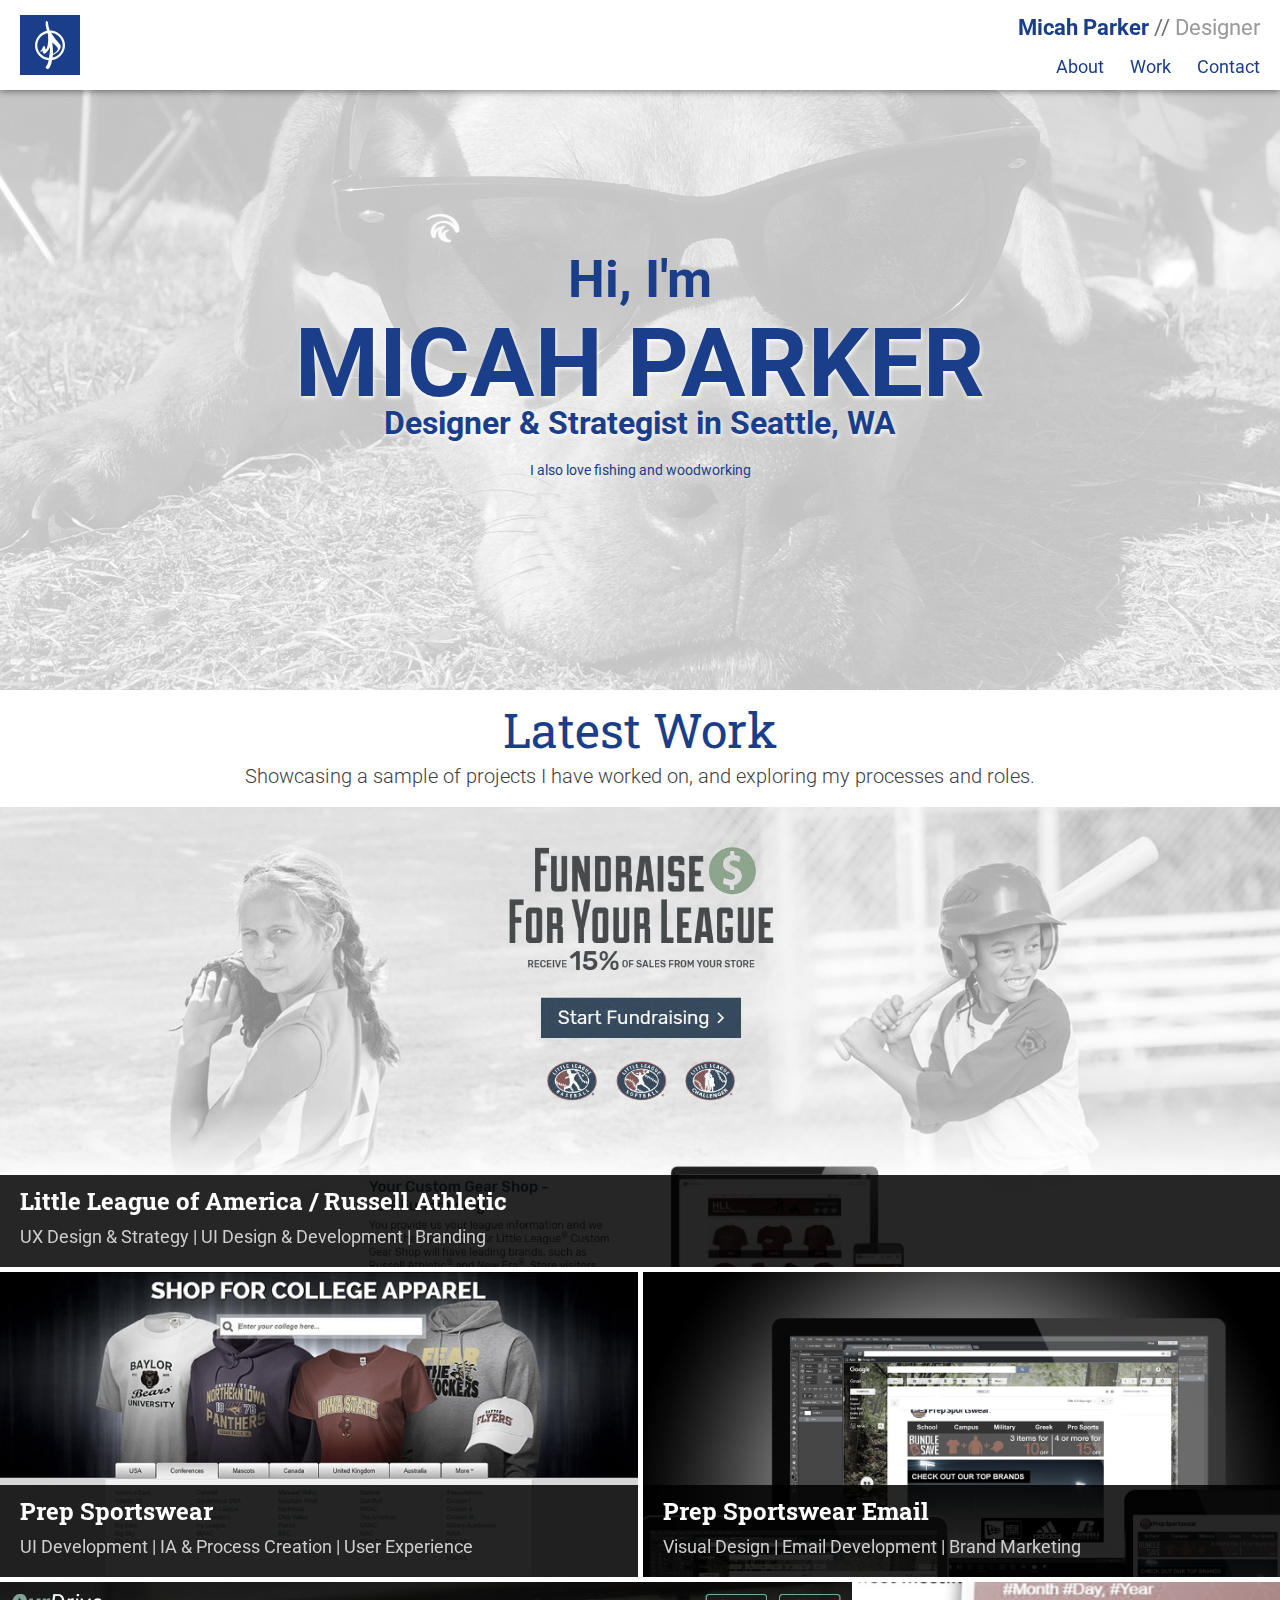
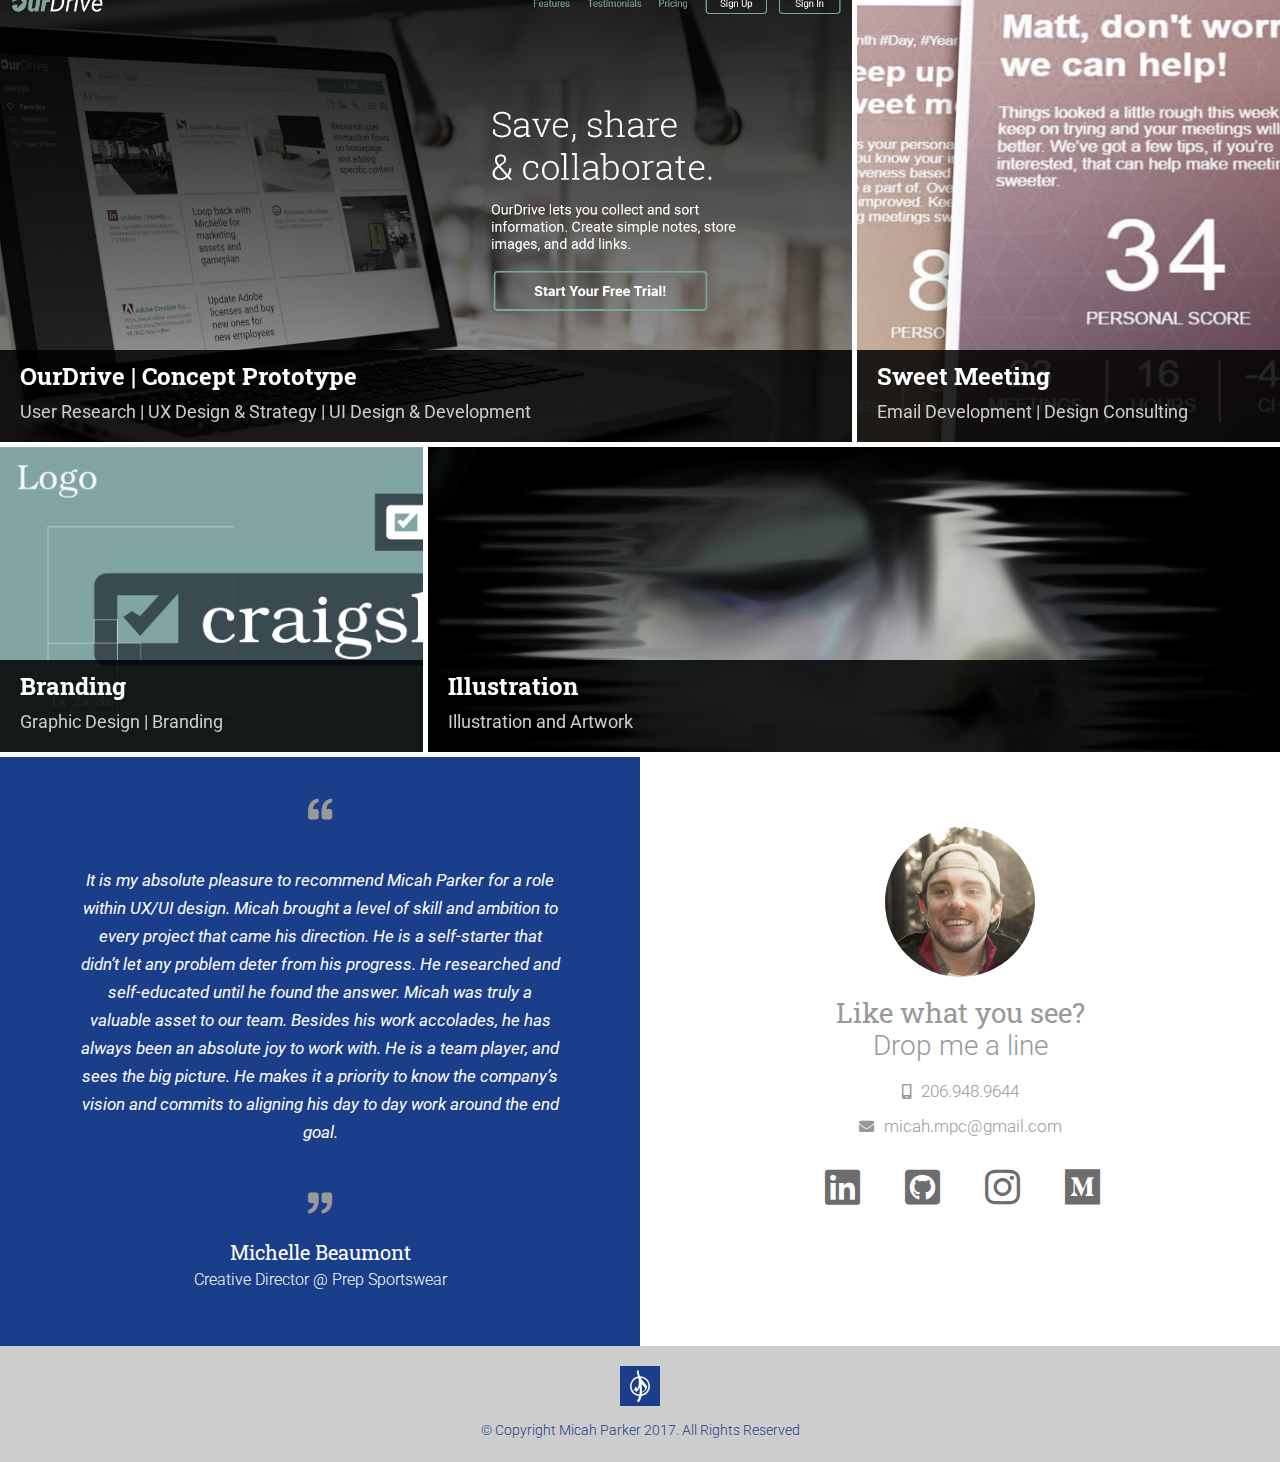
==== index.html @ 751c19dd "added Medium social link and persona image to OD" ====
<!DOCTYPE html>
<html lang="en-US">
<head>
    <meta http-equiv="X-UA-Compatible" content="IE=Edge">
    <meta name="viewport" content="width=device-width,initial-scale=1">
    <meta charset="UTF-8">
    <title>Micah Parker - UX | UI | Visual | Development | Branding</title>
    <link href="https://fonts.googleapis.com/css?family=Roboto+Slab:300,400|Roboto:300,400,400i,700,900" rel="stylesheet">
    <link rel="stylesheet" type="text/css" href="css/normalize.css">
    <link href="css/fontawesome-all.css" rel="stylesheet">
    <link rel="stylesheet" type="text/css" href="css/styles.css">
    <link rel="shortcut icon" href="/favicon.ico" type="image/x-icon" />
  </head>
<body>
  <nav id="top">
    <div class="navwrap">
      <a href="index.html">
        <img src="assets/images/homepage/mp-logo.svg" alt="@micahmpc">
      </a>
      <div class="navright">
        <a href="index.html"><h3>Micah Parker <span class="grey1 t400">//</span> <span class="grey2 t400">Designer</span></h3></a>
        <ul>
          <li><a href="about.html">About</a></li>
          <li><a href="index.html#work">Work</a></li>
          <li><a href="#contact">Contact</a></li>
        </ul>
      </div>
    </div>
  </nav>
  <div class="container">
      <section id="hero">
        <h2>Hi, I'm</h2>
        <h1>MICAH PARKER</h1>
        <h5>Designer & Strategist in Seattle, WA</h5>
        <h6>I also love fishing and woodworking</h6>
      </section>
      <div class="content-container">
        <div class="hp-section-title">
          <h3 class="slab">Latest Work</h3>
          <h6>Showcasing a sample of projects I have worked on, and exploring my processes and roles.</h6>
        </div>


        <section id="work">
          <!-- LL Fundraising  -->
          <a class="workcell" href="littleleague.html" style="background-image: url(assets/images/homepage/portfol_bgs/fundraising_cover_desk.jpg)">
              <div class="workcell-title">
                <h3>Little League of America / Russell Athletic</h3>
                <h5>UX Design & Strategy | UI Design & Development | Branding</h5>
              </div>
          </a>
          <!-- Prep Sportswear  -->
          <a class="workcell" href="prepsportswear.html" style="background-image: url(assets/images/homepage/portfol_bgs/prep_cover_desk.jpg)">
              <div class="workcell-title">
                <h3>Prep Sportswear</h3>
                <h5>UI Development | IA & Process Creation | User Experience</h5>
              </div>
          </a>
          <!-- Prep Emails  -->
          <a class="workcell" href="prepemails.html"  style="background-image: url(assets/images/homepage/portfol_bgs/emails_cover_desk.jpg)">
              <div class="workcell-title">
                <h3>Prep Sportswear Email</h3>
                <h5>Visual Design | Email Development | Brand Marketing</h5>
              </div>
          </a>
          <!-- OurDrive  -->
          <a class="workcell" href="ourdrive.html" style="background-image: url(assets/images/homepage/portfol_bgs/ourdrive_cover_desk.jpg)">
              <div class="workcell-title">
                <h3>OurDrive | Concept Prototype</h3>
                <h5>User Research | UX Design & Strategy | UI Design & Development</h5>
              </div>
          </a>
          <!-- Sweet Meeting  -->
          <a class="workcell" href="sweetmeeting.html" style="background-image: url(assets/images/homepage/portfol_bgs/sweetmeeting_cover.jpg)">
            <div class="workcell-title">
              <h3>Sweet Meeting</h3>
              <h5>Email Development | Design Consulting</h5>
            </div>
          </a>
          <!-- Craigslist  -->
          <a class="workcell" href="branding.html" style="background-image: url(assets/images/homepage/portfol_bgs/craigslist_cover_desk.png)">
              <div class="workcell-title">
                <h3>Branding</h3>
                <h5>Graphic Design | Branding</h5>
              </div>
          </a>

          <a class="workcell" href="illustration.html" style="background-image: url(assets/images/homepage/portfol_bgs/illustration_cover_desk.jpg)">
              <div class="workcell-title">
                <h3>Illustration</h3>
                <h5>Illustration and Artwork</h5>
              </div>
          </a>

        </section>

        <!-- <section id="about">
          <div class="aboutcell" id="aboutcell">
            <div class="aboutleft">
              <img src="assets/images/homepage/avatar_2.jpg" alt="Micah" onmouseover="rollover(this)" onmouseout="mouseaway(this)">
            </div>
            <div class="aboutright">
              <p><span class="abouttitle">A Little About Me...</span></p>
              <p>
              Hi I’m Micah! I’m a designer and thinker with a knack for strategy and solving problems. My background includes designing user experiences, web interfaces and full sites, branding, and marketing among other things. In my free time I pursue hobbies like woodworking in my home shop, and fishing. The draw for me to design and also to my hobbies (other than awesome furniture and delicious food), is that they all involve a good deal of challenge that requires learning and strategizing, and ultimately learning from failure in some cases. I think the best feeling in the world is conquering a challenge. And through design, I'm able to work my way through problems until I achieve the desired outcome. Success.
              </p>
              <div class="aboutbottom">
                <a href="about.html">Read More</a>
                <a href="assets/images/pages/resume/MicahParker_Designer.pdf" target="_blank">Resume</a>
              </div>
            </div>
          </div>
        </section> -->

        <div class="bottom-content">
          <section id="testimonials">
            <div class="testimonials">
              <i class="fas fa-quote-left" aria-hidden="true"></i>
              <p>It is my absolute pleasure to recommend Micah Parker for a role within UX/UI design. Micah brought a level of skill and ambition to every project that came his direction.  He is a self-starter that didn’t let any problem deter from his progress. He researched and self-educated until he found the answer. Micah was truly a valuable asset to our team. Besides his work accolades, he has always been an absolute joy to work with. He is a team player, and sees the big picture. He makes it a priority to know the company’s vision and commits to aligning his day to day work around the end goal.</p>
              <i class="fas fa-quote-right" aria-hidden="true"></i>
              <h5 class="slab">Michelle Beaumont</h5>
              <h6>Creative Director @ Prep Sportswear</h6>
            </div>
          </section>
          <section id="contact">
            <div class="contact">
              <div class="contact-avatar">
                <img src="assets/images/homepage/avatar_2.jpg" alt="Micah" onmouseover="rollover(this)" onmouseout="mouseaway(this)">
              </div>
              <h2><span class="slab" style="font-weight:400;">Like what you see?</span></h2>
              <h2>Drop me a line</h2>
              <div class="contact_direct">
                <a href="tel:1-206-948-9644"><i class="fas fa-mobile-alt"></i>206.948.9644</a>
                <a href="mailto:micah.mpc@gmail.com"><i class="fas fa-envelope" aria-hidden="true"></i>micah.mpc@gmail.com</a>
              </div>
              <div class="social_links">
                <a href="https://www.linkedin.com/in/micahmpc/" target="_blank"><i class="fab fa-linkedin fa-sm"></i></a>
                <a href="https://github.com/Micahmpc" target="_blank"><i class="fab fa-github-square"></i></a>
                <a href="https://www.instagram.com/Micahmpc/" target="_blank"><i class="fab fa-instagram"></i></a>
                <a href="https://medium.com/@micah.mpc" target="_blank"><i class="fab fa-medium"></i></a>
              </div>
            </div>
          </section>
        </div>
        <footer>
          <img src="assets/images/homepage/mp-logo.svg" alt="@micahmpc">
          <h6>© Copyright Micah Parker 2017. All Rights Reserved</h6>
        </footer>
      </div>
  </div>

  <script type="text/javascript">

  function rollover(my_image)
    {
      my_image.src = "assets/images/homepage/avatar_secret_2.jpg";
    }

    function mouseaway(my_image)
    {
      my_image.src = 'assets/images/homepage/avatar_2.jpg';
    }

</script>
<!-- Global site tag (gtag.js) - Google Analytics -->
<script async src="https://www.googletagmanager.com/gtag/js?id=UA-111622996-1"></script>
<script>
  window.dataLayer = window.dataLayer || [];
  function gtag(){dataLayer.push(arguments);}
  gtag('js', new Date());

  gtag('config', 'UA-111622996-1');
</script>

</body>
</html>
---- css/styles.css ----
/***** GLOBAL STYLES *****/
html {
  -webkit-font-smoothing: antialiased;
}

body {
  font-family: 'Roboto', 'Arial', sans-serif;
  background-color: #fff;
}

::selection, ::-moz-selection {
  background: #999999;
}

h1 {
  font-size: 2.5rem;
  line-height: 2.5rem;
}

h2 {
  font-size: 1.75rem;
}

h3 {
  font-size: 1.175rem;
}

h4 {
  font-size: 1.375rem;
}

h5 {
  font-size: 1rem;
  line-height: 1.125rem;
}

h6 {
  font-size: 1.25rem;
  line-height: 1.375rem;
}

p {
  font-size: 1.125rem;
  line-height: 1.15rem;
}



/***** MODIFICATION CLASSES *****/
.black {
  color: #000000;
}

.blue {
  color: #000000;
}

.grey1 {
  color: #6D6D6D;
}

.grey2 {
  color: #999999;
}

.grey3 {
  color: #CDCDCD;
}

.t400 {
  font-weight: 400;
}

.slab {
  font-family: 'Roboto Slab', 'Times', serif;
}

.center {
  text-align: center;
  margin: 0 auto;
}


/***** NAVIGATION *****/
nav .navwrap {
  padding: 10px 20px;
  display: block;
  position: fixed;
  z-index: 1000;
  width: 100%;
  box-sizing: border-box;
  box-shadow: 0px 1px 7px rgba(0,0,0,.5);
  height: 60px;
  background-color: #fff;
}

nav .navwrap a {
  display: inline-block;
  color: #1A3E89;
}

nav .navwrap a:hover, .aboutcell a:hover {
  color: #999;
  transition: .125s ease-out;
}

nav .navright {
  float:right;
  text-align: right;
  color: #1A3E89;
  z-index: 2;
}

nav .navright h3 {
  font-weight: 700;
  line-height: 1rem;
}

nav ul {
  list-style: none;
  vertical-align: text-bottom;
  display: block;
  font-weight: 400;
  padding-top: 8px;
}

nav ul li {
  display: inline-block;
  padding-left: 10px;
}

nav a {
  text-decoration: none;
  font-size: .9rem;
  line-height: .6rem;
}

nav .navwrap a img {
  height: 40px;
}



/***** BODY *****/
.container {
  margin:0 auto;
  padding-top: 60px;
}



/***** HERO CELL *****/
#hero {
  background-image: url(../assets/images/homepage/hero-background_mob.jpg);
  background-position: center;
  background-size: cover;
  height: 350px;
  text-align: center;
  color: #1A3E89;
}

#hero h1, #hero h5 {
  text-shadow: 1px 2px 4px #fff;
}

#hero h2 {
  padding-top: 105px;
}

#hero h6 {
  font-weight: 400;
  padding-top: 5px;
  font-size: .9rem;
}

/***** CONTENT CONTAINER *****/
.content-container {
  box-sizing: border-box;
  padding:0;
}

.content-container .hp-section-title {
  text-align: center;
  width: 80%;
  margin:20px auto;
}

.content-container .hp-section-title h3 {
  font-size: 1.5rem;
  font-weight: 400;
  color: #1a3e89;
  padding-bottom: 5px;
}

.content-container .hp-section-title h6 {
  font-weight: 300;
  color: #3d3d3d;
}


/***** ABOUT ME CELL *****/
#about {
  width: 100%;
  border-bottom: 5px solid #fff;
text-align: center;
}

.aboutcell {
  box-sizing: border-box;
  padding: 50px 0 30px;
  color: #6d6d6d;
    display: inline-flex;
    margin: 0 auto;
}

.contact-avatar {
  text-align: center;
}

.contact-avatar img {
  width: 150px;
  text-align: center;
  padding: 0 20px;
  margin: 0 auto 20px;
  border-radius: 100%;
}


/* PORTFOLIO */

#work {
  font-size: 0;

}

#work a {
  text-decoration: none;
}

.workcell {
  background-size: cover;
  border-bottom:5px solid #fff;
  display: inline-flex;
  justify-content: flex-end;
  flex-direction: column;
  width: 100%;
  min-height: 250px;
}

.workcell .workcell-title {
  background-color: rgba(0,0,0,.85);
  color: #ffffff;
  box-sizing: border-box;
  padding: 10px 20px;

}

a.workcell h3:hover {
  color: #cdcdcd;
  transition: .125s ease-out;
}

a.workcell h5:hover {
  color: #999999;
  transition: .125s ease-out;
}

.workcell .workcell-title h3 {
  padding-bottom: 10px;
  font-family: 'Roboto Slab', 'Times', serif;
}

.workcell .workcell-title h5 {
  padding-bottom: 10px;
  font-weight: 400;
  line-height: 1.25rem;
  color: #cdcdcd;
}


/***** TESTIMONIALS *****/
#testimonials {
  text-align: center;
  padding: 30px;
  background-color: #1a3e89;
  color: #999999;
}

#testimonials i {
  font-size: 1.5rem;
}

#testimonials p {
  text-align: center;
  padding: 15px;
  line-height: 1.4rem;
  color: #fff;
  font-style: italic;
}

#testimonials h5, #testimonials h6 {
  color: #fff;
}

#testimonials h5 {
  margin-top: 25px;
  padding-bottom: 10px;
  font-size: 1.25rem;
  font-weight: 400;
}

#testimonials h6 {
  margin-bottom: 15px;
  font-weight: 300;
  font-size: 1rem;
}




/***** CONTACT *****/
#contact {
  background-color: #fff;
  color: #999;
  padding-top: 30px;
  box-sizing: border-box;
  font-size: 0;
}


#contact a {
  color: #999;
  text-decoration: none;
  font-weight: 300;
}

section#contact h2 {
  text-align: center;
  font-weight: 300;
  line-height: 2rem;
  font-size: 1.75rem;
}

.social_links {
  text-align: center;

}

.social_links a {
  height: 50px;
  width: 50px;
  border-radius: 100%;
  display: inline-block;
  margin: 0 10px 30px;
}

.contact_direct {
  text-align: center;
  padding: 20px;
}

.contact_direct a {
  display: block;
  padding-bottom: 15px !important;
  font-size: 1.075rem;
}

.contact_direct a i.fa, .contact_direct a i.fas, .contact_direct a i.fab {
  padding-right: 10px;
  font-size: 15px;
}

.contact_direct a:last-child {
  padding-bottom: 0 !important;
}

.social_links a i.fa, .social_links a i.fab, .social_links a i.fas {
  font-size: 30px;
  padding:10px;
  color: #6d6d6d;
}


/***** FOOTER *****/
footer {
  padding: 20px 0;
  text-align: center;
  background-color: #cdcdcd;
}

footer img {
  margin: 0 auto;
  width: 40px;
  padding-bottom: 10px;
}

footer h6 {
  color: #1a3e89;
  font-weight: 300;
  border: 0;
  font-size: .9rem;
}




/***** RESPONSIVE STYLES *****/
/***** 768px | 1024px *****/


@media screen and (min-width: 768px) {

/* GLOBAL */
h1 {
  font-size: 6rem;
  line-height: 6rem;
}

h2 {
  font-size: 3.25rem;
}

h3 {
  font-size: 1.5rem;
  line-height: 2rem;
}

h4 {
  font-size: 1.75rem;
}

h5 {
  font-size: 1.5rem;
  line-height: 1.5rem;
}

h6 {
  font-size: 1.25rem;
  line-height: 1.375rem;
}

p {
  font-size: 1.075rem;
}



.container {
  padding-top: 90px;
}

nav .navwrap {
  height: 90px;
  padding: 15px 20px;
}

nav .navwrap a img {
  height: 60px;
}

nav .navright h3 {
  line-height: 1.5rem;
  font-size: 1.4rem;
}

nav ul {
  padding-top: 20px;
}

nav ul li {
  padding-left: 22px;
}

nav a {
  font-size: 1.125rem;
}

/* HERO */
#hero {
  background-image: url(../assets/images/homepage/hero-background.jpg);
  background-position: center;
  background-size: cover;
  height: 600px;
  text-align: center;
  color: #1A3E89;
}

#hero h2 {
  padding-top: 160px;
  padding-bottom: 5px;
}

#hero h5 {
  font-size: 2rem;
}

#hero h6 {
  font-weight: 400;
  padding-top: 25px;
}

/* PORTFOLIO */
.content-container {
  margin: 0 auto;
}

.content-container .hp-section-title {
  width: 80%;
  max-width: 800px;
  margin:20px auto;
}

.content-container .hp-section-title h3 {
  padding-bottom: 15px;
  line-height: 2.5rem;
  font-size: 3rem;
}

  #work, #about {
    margin: 0 auto;
  }

  .aboutcell img {
    margin-right: 40px;
    padding: 0;
  }

  .aboutcell {
    margin: 0 auto;
    max-width: 900px;
    padding: 70px 0;
  }

  .aboutleft, .aboutright {
    display: inline-block;
  }

  .aboutcell img {
    width: 280px;
    height: 280px;
  }

  .aboutcell p {
    line-height: 1.5rem;
  }

  .aboutcell a {
    font-size: 1.075rem;
  }

  #work {
    display: grid;
    grid-template-columns: repeat(6, 1fr);
    grid-template-rows: repeat(10, 150px);
    grid-gap: 5px;
    border-bottom: 5px solid #fff;
  }

  .workcell {
    border: 0;
    margin: 0;
    padding: 0;
    filter: grayscale(75%);
    height: auto;
  }

  .workcell:hover {
    filter: grayscale(0%);
    transition: .125s ease-out;
  }



  .workcell .workcell-title {
    bottom: 0;
    left: 0;
    width: 100%;
    box-shadow: none;
  }

  .workcell .workcell-title h5 {
    font-size: 1.125rem;
  }

  .workcell:nth-child(1) {
    grid-column-end: span 6;
    grid-row-end: span 3;
  }

  .workcell:nth-child(2) {
    grid-column-end: span 3;
    grid-row-end: span 2;
  }

  .workcell:nth-child(3) {
    grid-column-end: span 3;
    grid-row-end: span 2;
  }

  .workcell:nth-child(4) {
    grid-column-end: span 4;
    grid-row-end: span 3;
  }

  .workcell:nth-child(5) {
    grid-column-end: span 2;
    grid-row-end: span 3;
  }

  .workcell:nth-child(6) {
    grid-column-end: span 2;
    grid-row-end: span 2;
  }

  .workcell:nth-child(7) {
    grid-column-end: span 4;
    grid-row-end: span 2;
  }





.bottom-content {
  font-size: 0;
  display: table-cell;
  height: 100%;
  vertical-align: middle;
}

/* TESTIMONIALS */
#testimonials {
  text-align: center;
  padding: 40px;
  width: 50%;
  box-sizing: border-box;
  font-size: 0;
  display: inline-block;
}

#testimonials p {
  padding: 8% 40px;
  line-height: 1.75rem;
}

#testimonials h5 {
  padding-bottom: 5px;
}

/* CONTACT */
#contact {
  vertical-align: top;
  box-sizing: border-box;
  display: inline-flex;
  width: 50%;
  font-size: 0;
  height: auto;
  align-items: center;
  justify-content: center;
  padding-top: 140px;
}

.social_links a {
  height: 50px;
  width: 50px;
  border-radius: 100%;
  display: inline-block;
  margin: 0 15px;
}

.social_links a i.fa, .social_links a i.fab, .social_links a i.fas {
  font-size: 40px;
  padding:10px;
  color: #6d6d6d;
}

section#contact h2 {
  line-height: 2rem;

}

footer h6 {
  font-size: .9rem;
}

}

@media screen and (min-width: 1040px) {
  #contact {
    padding-top: 90px
  }
}

@media screen and (min-width: 1200px) {
  #contact {
    padding-top: 70px
  }
}
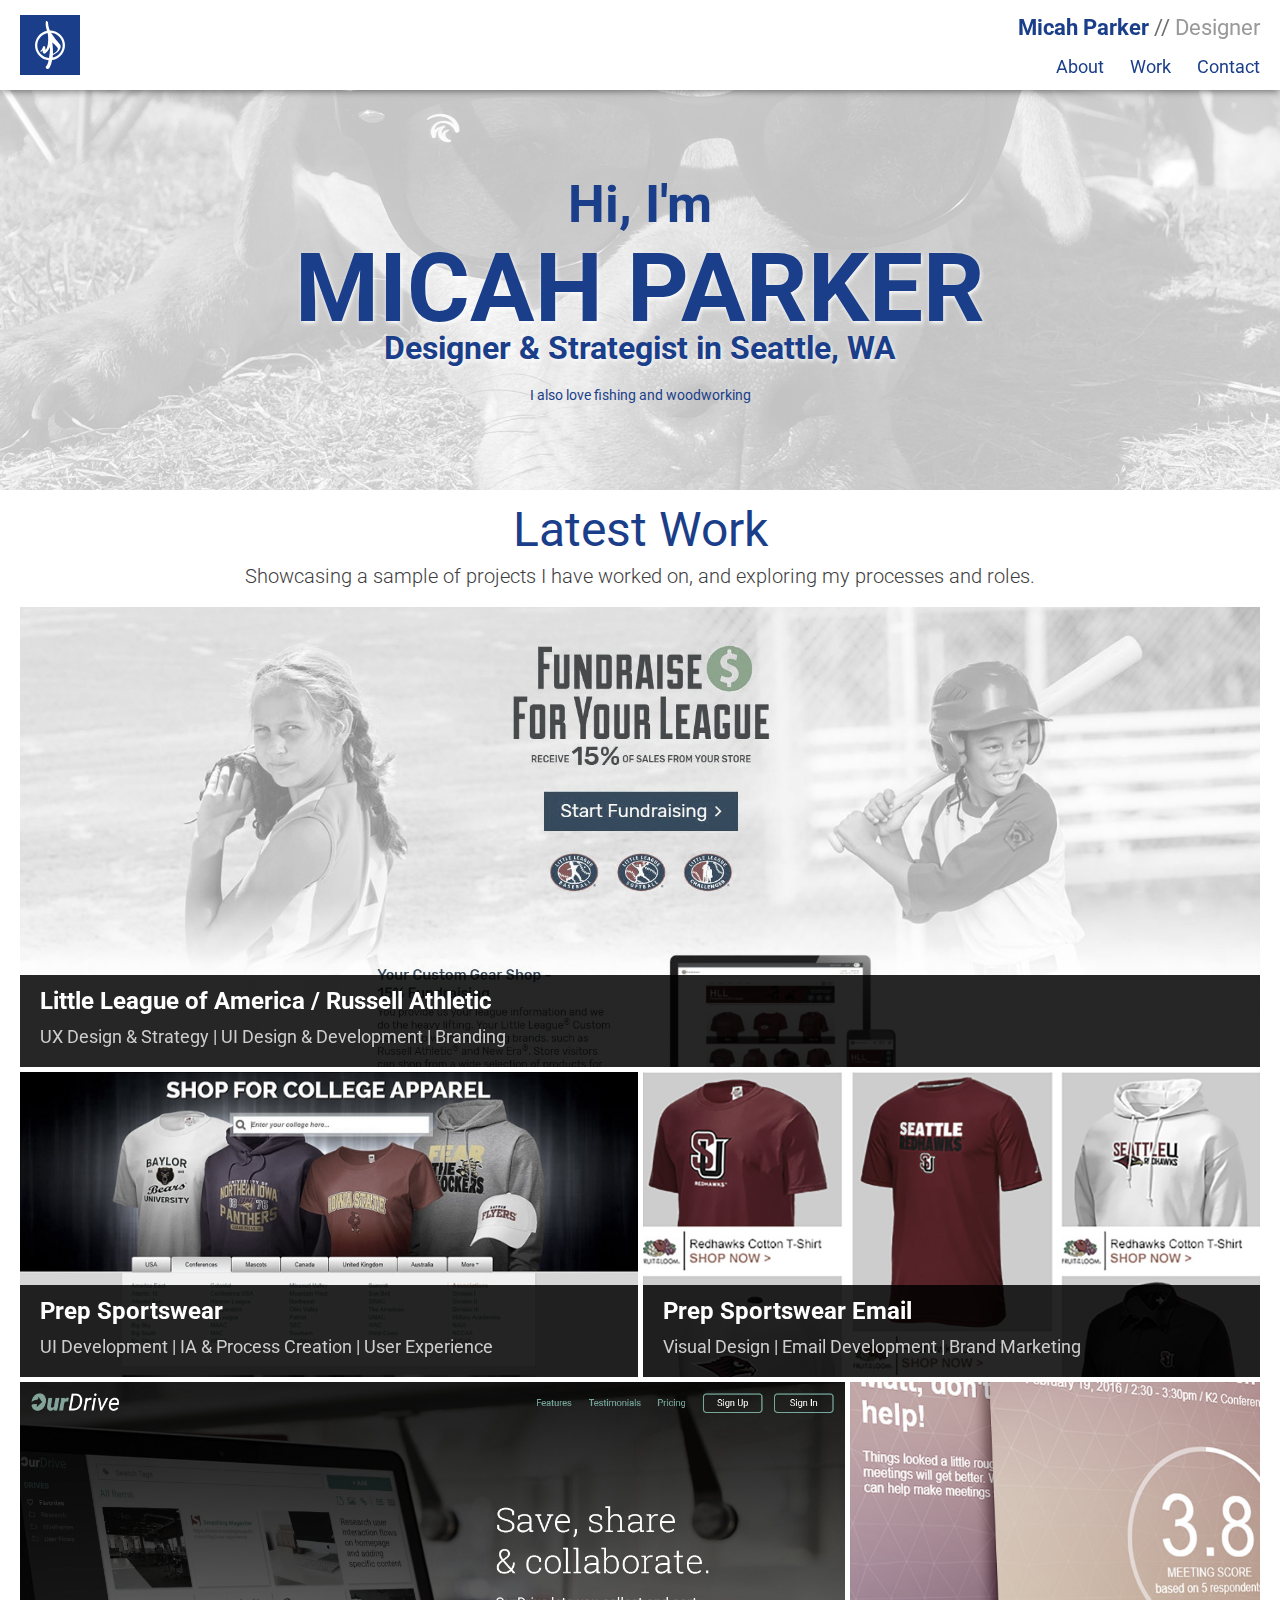
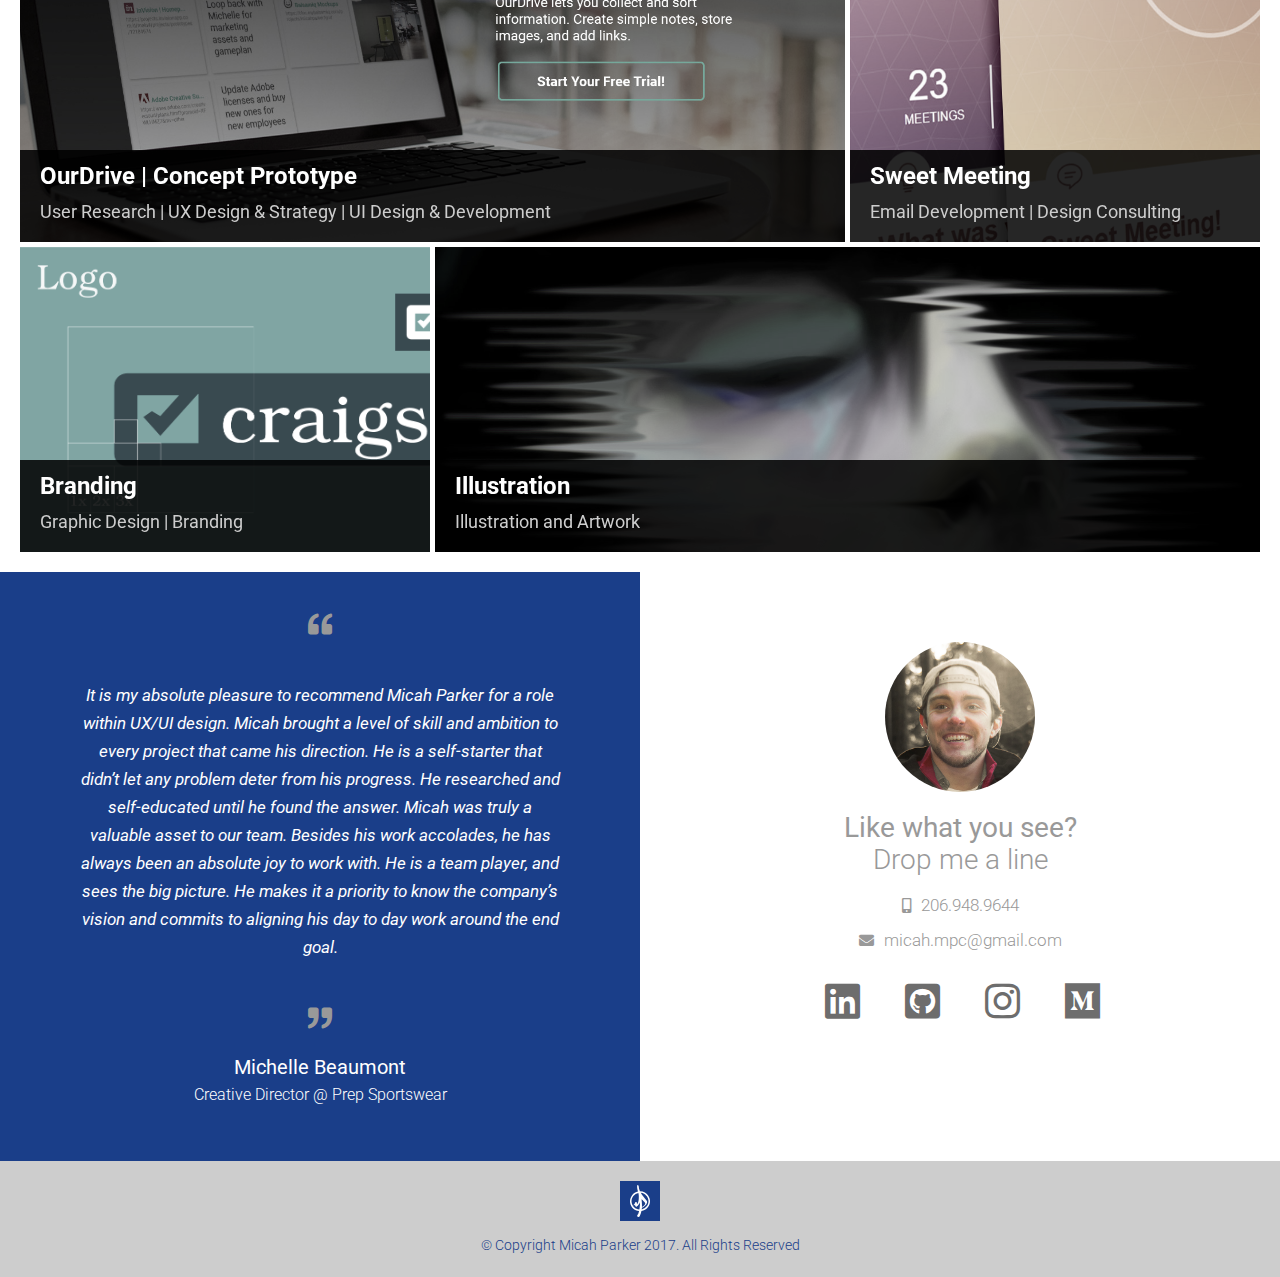
==== commit af00d038: "updates 2.6.18" ====
--- a/index.html
+++ b/index.html
@@ -5,7 +5,7 @@
     <meta name="viewport" content="width=device-width,initial-scale=1">
     <meta charset="UTF-8">
     <title>Micah Parker - UX | UI | Visual | Development | Branding</title>
-    <link href="https://fonts.googleapis.com/css?family=Roboto+Slab:300,400|Roboto:300,400,400i,700,900" rel="stylesheet">
+    <link href="https://fonts.googleapis.com/css?family=Roboto:300,400,400i,700,900" rel="stylesheet">
     <link rel="stylesheet" type="text/css" href="css/normalize.css">
     <link href="css/fontawesome-all.css" rel="stylesheet">
     <link rel="stylesheet" type="text/css" href="css/styles.css">
@@ -36,7 +36,7 @@
       </section>
       <div class="content-container">
         <div class="hp-section-title">
-          <h3 class="slab">Latest Work</h3>
+          <h3>Latest Work</h3>
           <h6>Showcasing a sample of projects I have worked on, and exploring my processes and roles.</h6>
         </div>
 
@@ -118,7 +118,7 @@
               <i class="fas fa-quote-left" aria-hidden="true"></i>
               <p>It is my absolute pleasure to recommend Micah Parker for a role within UX/UI design. Micah brought a level of skill and ambition to every project that came his direction.  He is a self-starter that didn’t let any problem deter from his progress. He researched and self-educated until he found the answer. Micah was truly a valuable asset to our team. Besides his work accolades, he has always been an absolute joy to work with. He is a team player, and sees the big picture. He makes it a priority to know the company’s vision and commits to aligning his day to day work around the end goal.</p>
               <i class="fas fa-quote-right" aria-hidden="true"></i>
-              <h5 class="slab">Michelle Beaumont</h5>
+              <h5>Michelle Beaumont</h5>
               <h6>Creative Director @ Prep Sportswear</h6>
             </div>
           </section>
@@ -127,7 +127,7 @@
               <div class="contact-avatar">
                 <img src="assets/images/homepage/avatar_2.jpg" alt="Micah" onmouseover="rollover(this)" onmouseout="mouseaway(this)">
               </div>
-              <h2><span class="slab" style="font-weight:400;">Like what you see?</span></h2>
+              <h2><span style="font-weight:400;">Like what you see?</span></h2>
               <h2>Drop me a line</h2>
               <div class="contact_direct">
                 <a href="tel:1-206-948-9644"><i class="fas fa-mobile-alt"></i>206.948.9644</a>
--- a/css/styles.css
+++ b/css/styles.css
@@ -69,10 +69,6 @@
 
 .t400 {
   font-weight: 400;
-}
-
-.slab {
-  font-family: 'Roboto Slab', 'Times', serif;
 }
 
 .center {
@@ -154,7 +150,7 @@
   background-image: url(../assets/images/homepage/hero-background_mob.jpg);
   background-position: center;
   background-size: cover;
-  height: 350px;
+  height: 275px;
   text-align: center;
   color: #1A3E89;
 }
@@ -164,7 +160,7 @@
 }
 
 #hero h2 {
-  padding-top: 105px;
+  padding-top: 75px;
 }
 
 #hero h6 {
@@ -267,7 +263,6 @@
 
 .workcell .workcell-title h3 {
   padding-bottom: 10px;
-  font-family: 'Roboto Slab', 'Times', serif;
 }
 
 .workcell .workcell-title h5 {
@@ -480,13 +475,13 @@
   background-image: url(../assets/images/homepage/hero-background.jpg);
   background-position: center;
   background-size: cover;
-  height: 600px;
+  height: 400px;
   text-align: center;
   color: #1A3E89;
 }
 
 #hero h2 {
-  padding-top: 160px;
+  padding-top: 85px;
   padding-bottom: 5px;
 }
 
@@ -553,7 +548,9 @@
     grid-template-columns: repeat(6, 1fr);
     grid-template-rows: repeat(10, 150px);
     grid-gap: 5px;
-    border-bottom: 5px solid #fff;
+    border-bottom: 20px solid #fff;
+    margin-left: 20px;
+    margin-right: 20px;
   }
 
   .workcell {
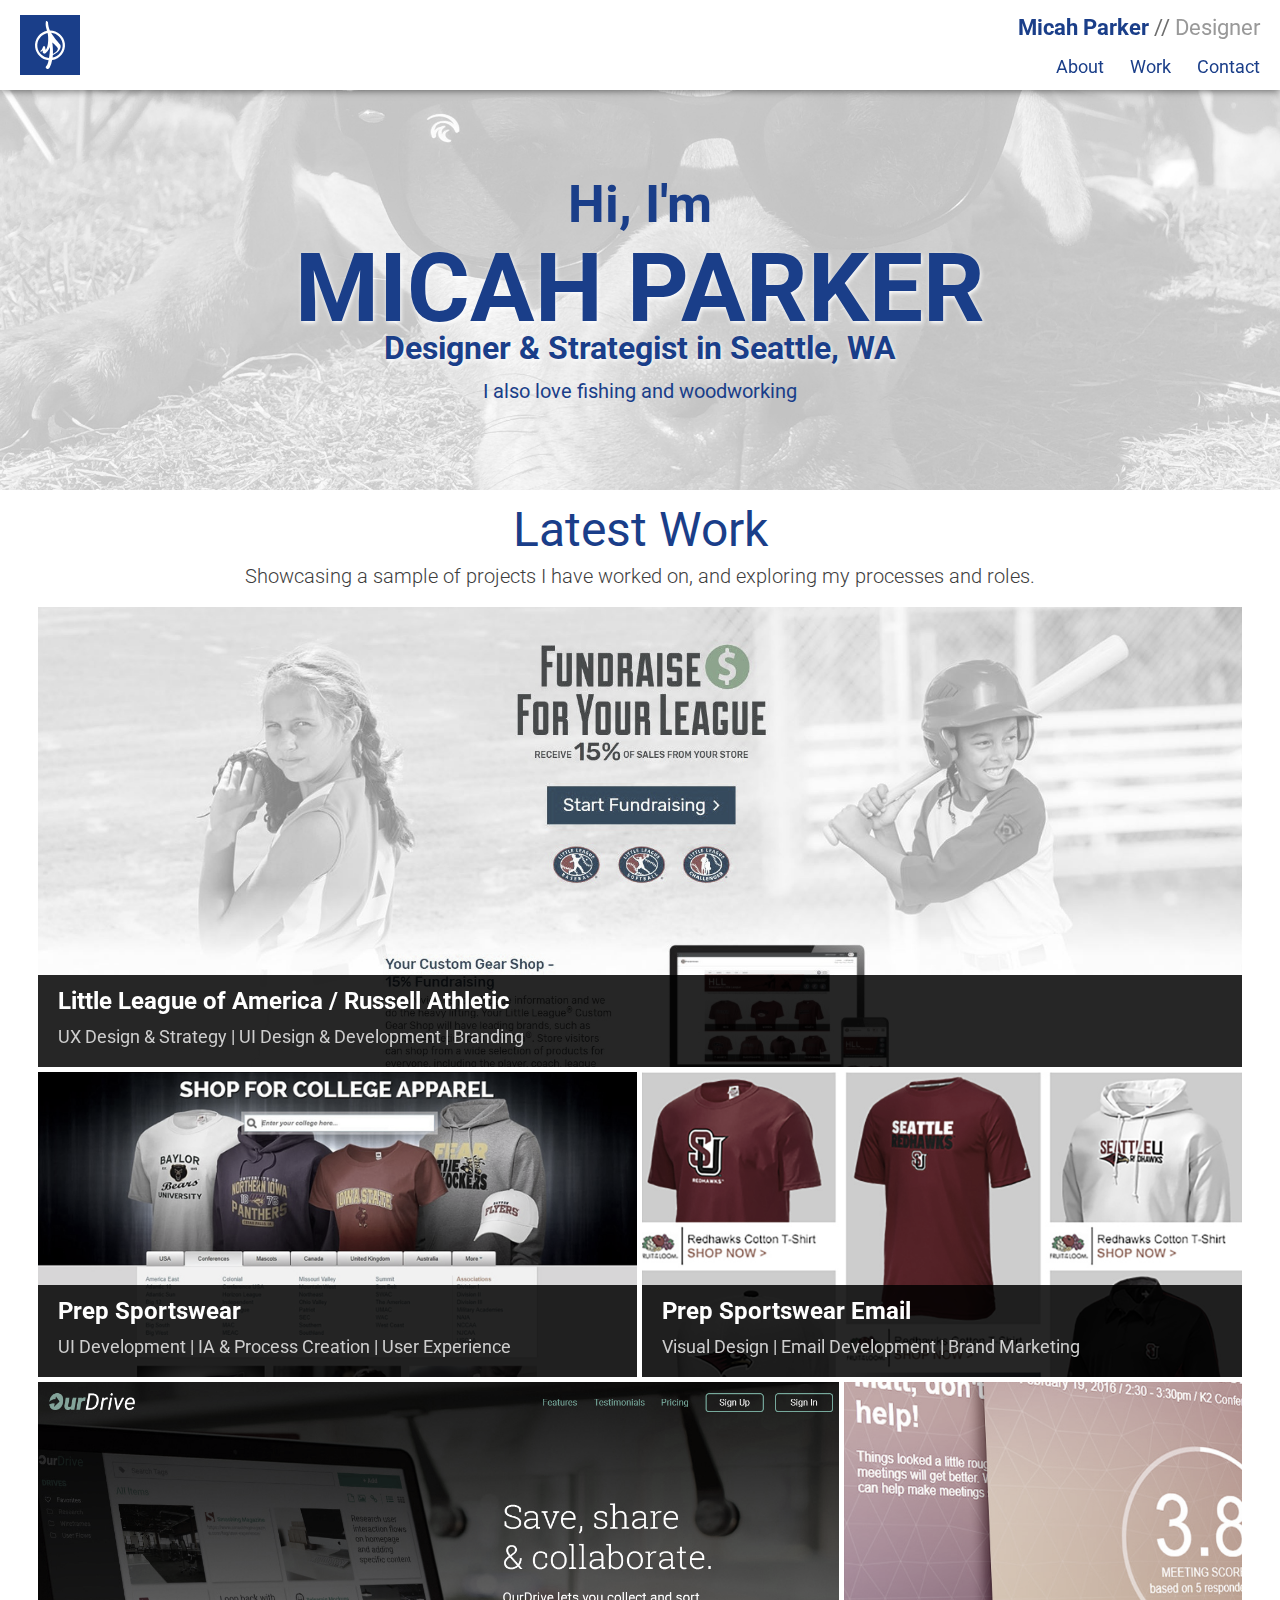
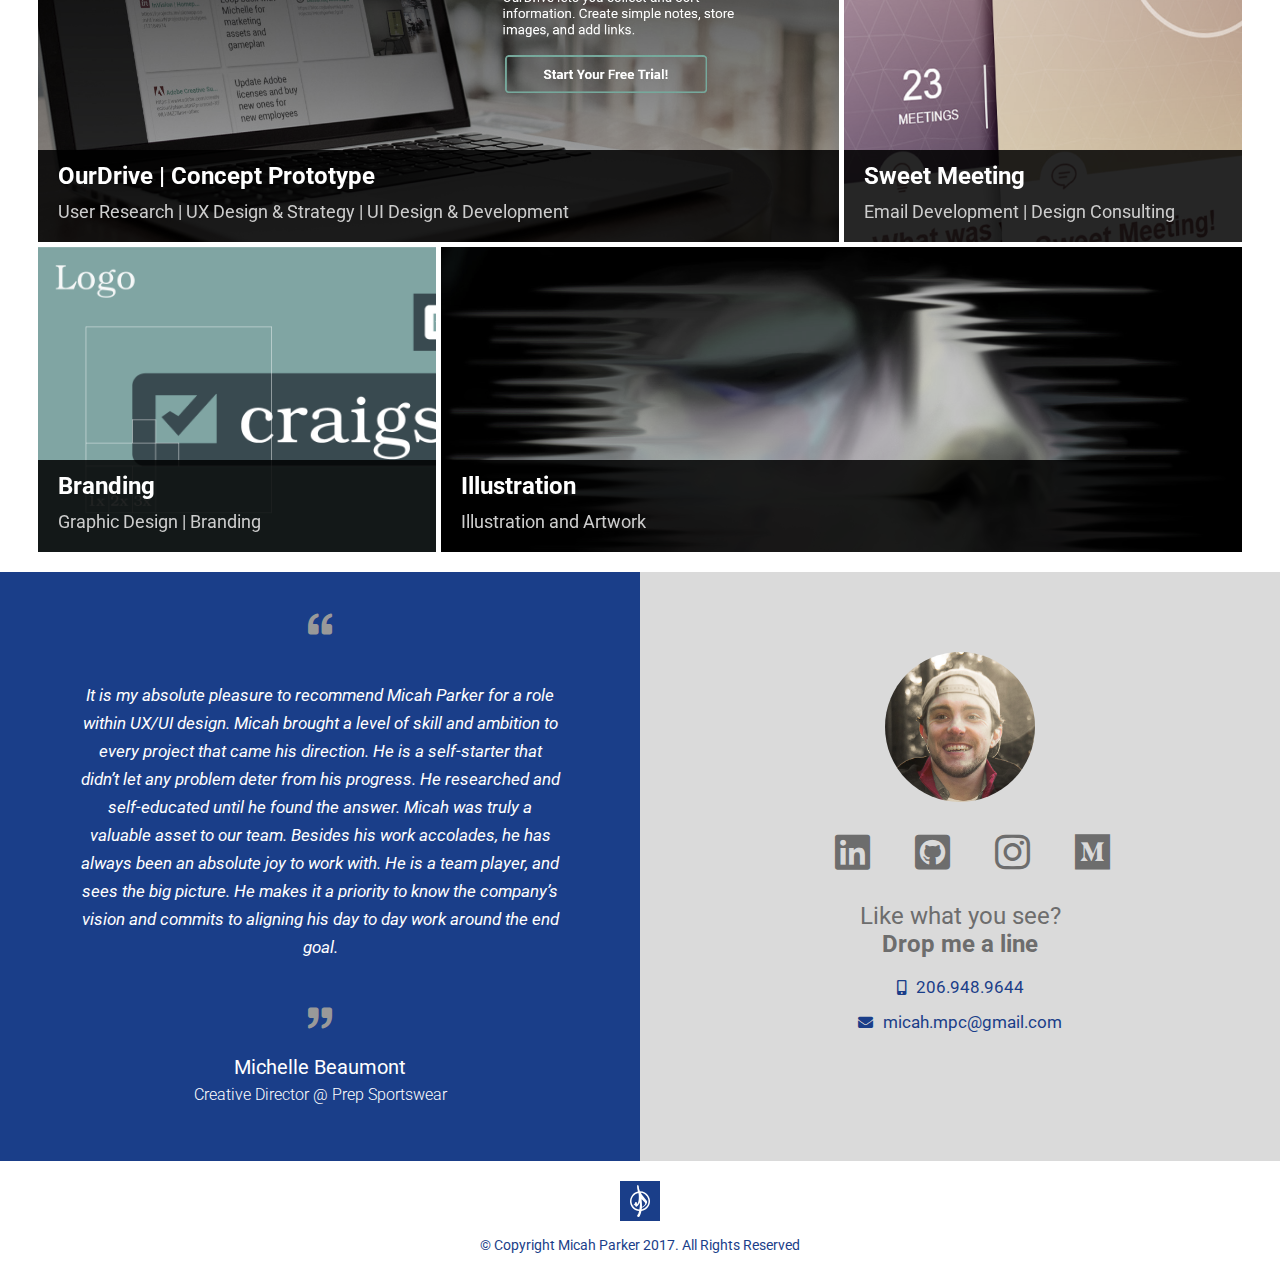
==== commit 78827a3c: "updates to in page nav" ====
--- a/index.html
+++ b/index.html
@@ -127,18 +127,19 @@
               <div class="contact-avatar">
                 <img src="assets/images/homepage/avatar_2.jpg" alt="Micah" onmouseover="rollover(this)" onmouseout="mouseaway(this)">
               </div>
+              <div class="social_links">
+                <a href="https://www.linkedin.com/in/micahmpc/" target="_blank"><i class="fab fa-linkedin fa-sm"></i></a>
+                <a href="https://github.com/Micahmpc" target="_blank"><i class="fab fa-github-square"></i></a>
+                <a href="https://www.instagram.com/Micahmpc/" target="_blank"><i class="fab fa-instagram"></i></a>
+                <a href="https://medium.com/@micah.mpc" target="_blank"><i class="fab fa-medium"></i></a>
+              </div>
               <h2><span style="font-weight:400;">Like what you see?</span></h2>
               <h2>Drop me a line</h2>
               <div class="contact_direct">
                 <a href="tel:1-206-948-9644"><i class="fas fa-mobile-alt"></i>206.948.9644</a>
                 <a href="mailto:micah.mpc@gmail.com"><i class="fas fa-envelope" aria-hidden="true"></i>micah.mpc@gmail.com</a>
               </div>
-              <div class="social_links">
-                <a href="https://www.linkedin.com/in/micahmpc/" target="_blank"><i class="fab fa-linkedin fa-sm"></i></a>
-                <a href="https://github.com/Micahmpc" target="_blank"><i class="fab fa-github-square"></i></a>
-                <a href="https://www.instagram.com/Micahmpc/" target="_blank"><i class="fab fa-instagram"></i></a>
-                <a href="https://medium.com/@micah.mpc" target="_blank"><i class="fab fa-medium"></i></a>
-              </div>
+
             </div>
           </section>
         </div>
--- a/css/styles.css
+++ b/css/styles.css
@@ -75,6 +75,12 @@
   text-align: center;
   margin: 0 auto;
 }
+
+.nomobile {
+  display: none;
+}
+
+.nodesk {display: inherit;}
 
 
 /***** NAVIGATION *****/
@@ -96,7 +102,7 @@
 }
 
 nav .navwrap a:hover, .aboutcell a:hover {
-  color: #999;
+  color: #b4b4b4;
   transition: .125s ease-out;
 }
 
@@ -252,12 +258,12 @@
 }
 
 a.workcell h3:hover {
-  color: #cdcdcd;
+  color: #b4b4b4;
   transition: .125s ease-out;
 }
 
 a.workcell h5:hover {
-  color: #999999;
+  color: #b4b4b4;
   transition: .125s ease-out;
 }
 
@@ -315,38 +321,41 @@
 
 /***** CONTACT *****/
 #contact {
-  background-color: #fff;
-  color: #999;
-  padding-top: 30px;
+  background-color: #dadada;
+  color: #6d6d6d;
+  padding-top: 60px;
   box-sizing: border-box;
   font-size: 0;
+  padding-bottom: 60px;
 }
 
 
 #contact a {
-  color: #999;
+  color: #1a3e89;
   text-decoration: none;
-  font-weight: 300;
+  font-weight: 400;
 }
 
 section#contact h2 {
   text-align: center;
-  font-weight: 300;
-  line-height: 2rem;
-  font-size: 1.75rem;
+  font-weight: 700;
+  line-height: 1.5rem;
+  font-size: 1.525rem;
 }
 
 .social_links {
   text-align: center;
-
+  display: flex;
+  justify-content: space-around;
+  max-width: 300px;
+  margin: 0 auto;
 }
 
 .social_links a {
   height: 50px;
   width: 50px;
   border-radius: 100%;
-  display: inline-block;
-  margin: 0 10px 30px;
+  margin-bottom: 30px;
 }
 
 .contact_direct {
@@ -370,17 +379,20 @@
 }
 
 .social_links a i.fa, .social_links a i.fab, .social_links a i.fas {
-  font-size: 30px;
+  font-size: 40px;
   padding:10px;
   color: #6d6d6d;
 }
 
+.bottom-content {
+  background-color: #dadada;
+}
 
 /***** FOOTER *****/
 footer {
   padding: 20px 0;
   text-align: center;
-  background-color: #cdcdcd;
+  background-color: #fff;
 }
 
 footer img {
@@ -391,7 +403,7 @@
 
 footer h6 {
   color: #1a3e89;
-  font-weight: 300;
+  font-weight: 400;
   border: 0;
   font-size: .9rem;
 }
@@ -438,7 +450,13 @@
   font-size: 1.075rem;
 }
 
-
+.nomobile {
+    display: inherit;
+}
+
+.nodesk {
+  display: none;
+}
 
 .container {
   padding-top: 90px;
@@ -491,7 +509,8 @@
 
 #hero h6 {
   font-weight: 400;
-  padding-top: 25px;
+  padding-top: 20px;
+  font-size: 1.25rem;
 }
 
 /* PORTFOLIO */
@@ -549,8 +568,9 @@
     grid-template-rows: repeat(10, 150px);
     grid-gap: 5px;
     border-bottom: 20px solid #fff;
-    margin-left: 20px;
-    margin-right: 20px;
+    margin-left: auto;
+    margin-right: auto;
+    max-width: 94%;
   }
 
   .workcell {
@@ -654,7 +674,12 @@
   height: auto;
   align-items: center;
   justify-content: center;
-  padding-top: 140px;
+  padding-top: 160px;
+  padding-bottom: 0;
+}
+
+.social_links {
+  padding-bottom: 30px;
 }
 
 .social_links a {
@@ -668,11 +693,10 @@
 .social_links a i.fa, .social_links a i.fab, .social_links a i.fas {
   font-size: 40px;
   padding:10px;
-  color: #6d6d6d;
 }
 
 section#contact h2 {
-  line-height: 2rem;
+  line-height: 1.75rem;
 
 }
 
@@ -684,12 +708,17 @@
 
 @media screen and (min-width: 1040px) {
   #contact {
-    padding-top: 90px
+    padding-top: 120px
   }
 }
 
 @media screen and (min-width: 1200px) {
   #contact {
-    padding-top: 70px
-  }
-}
+    padding-top: 80px
+  }
+
+  #work {
+    width: 94%;
+    max-width: 1400px;
+  }
+}
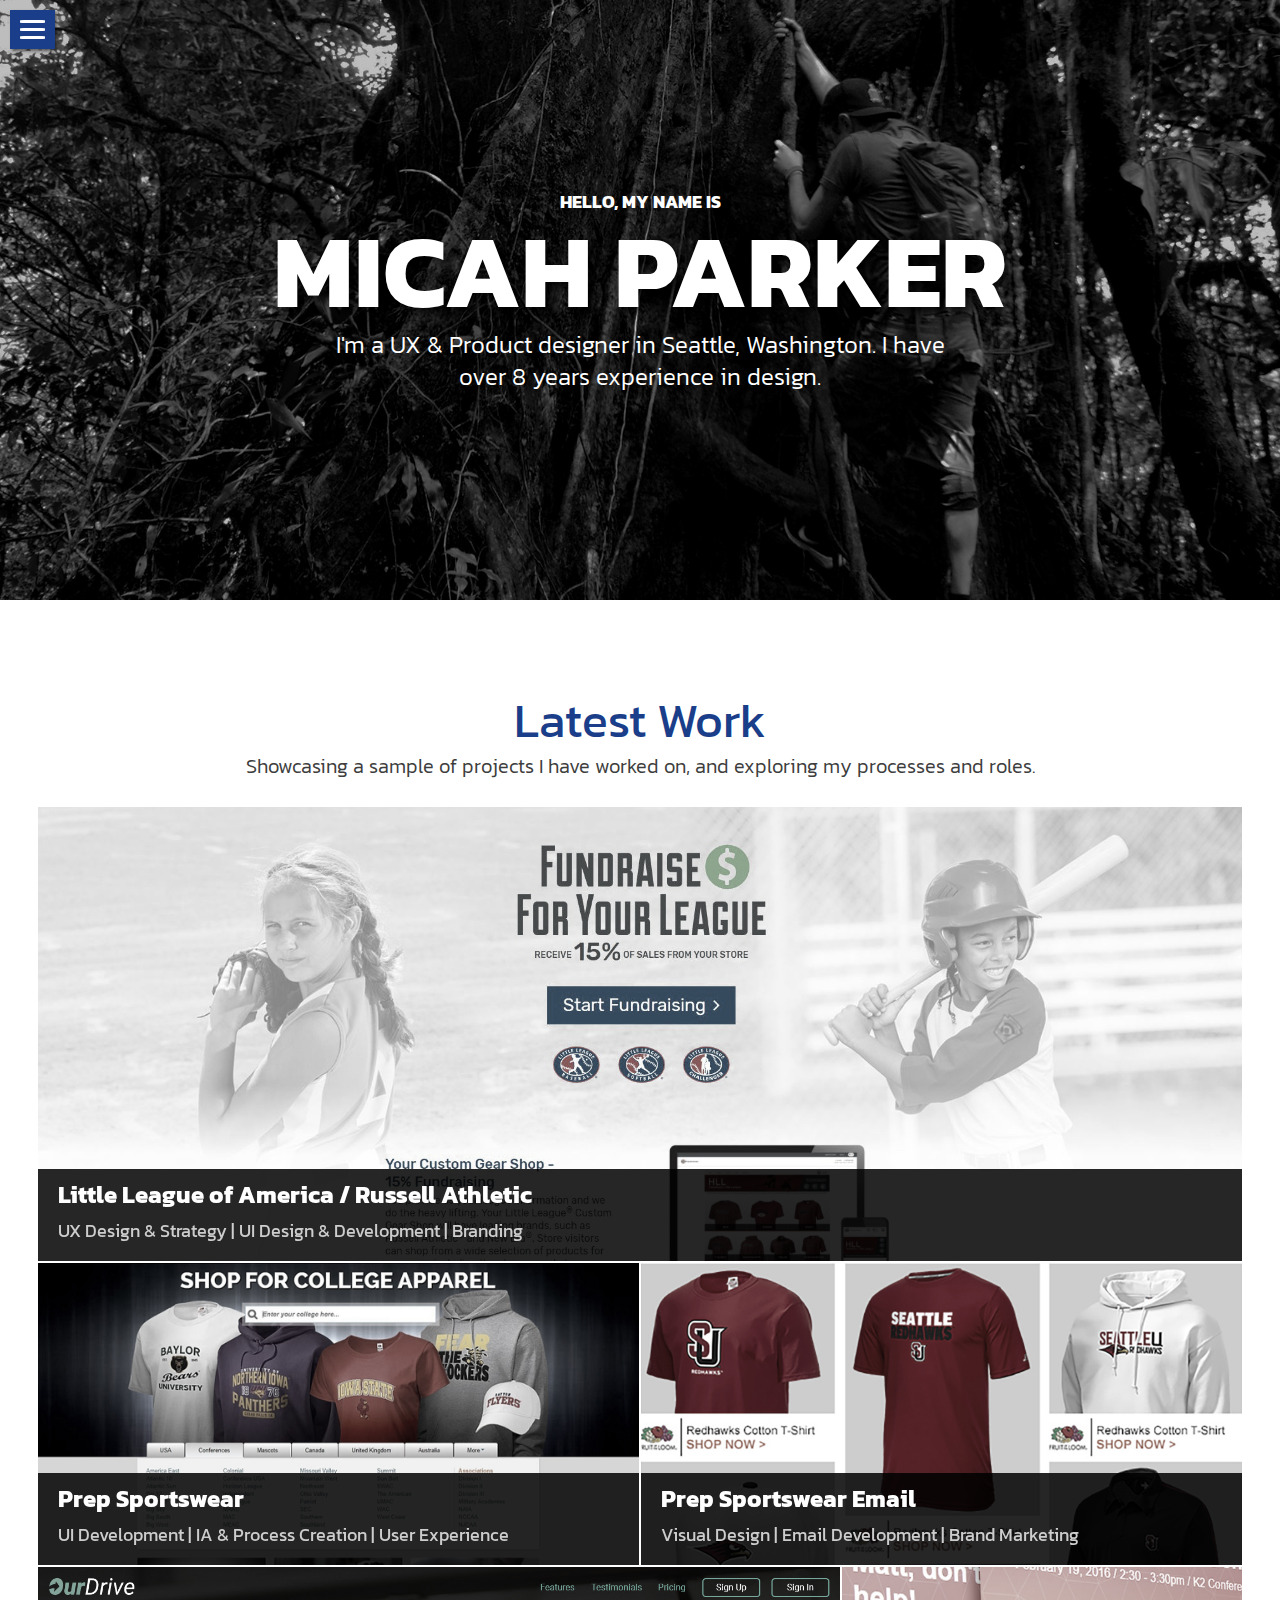
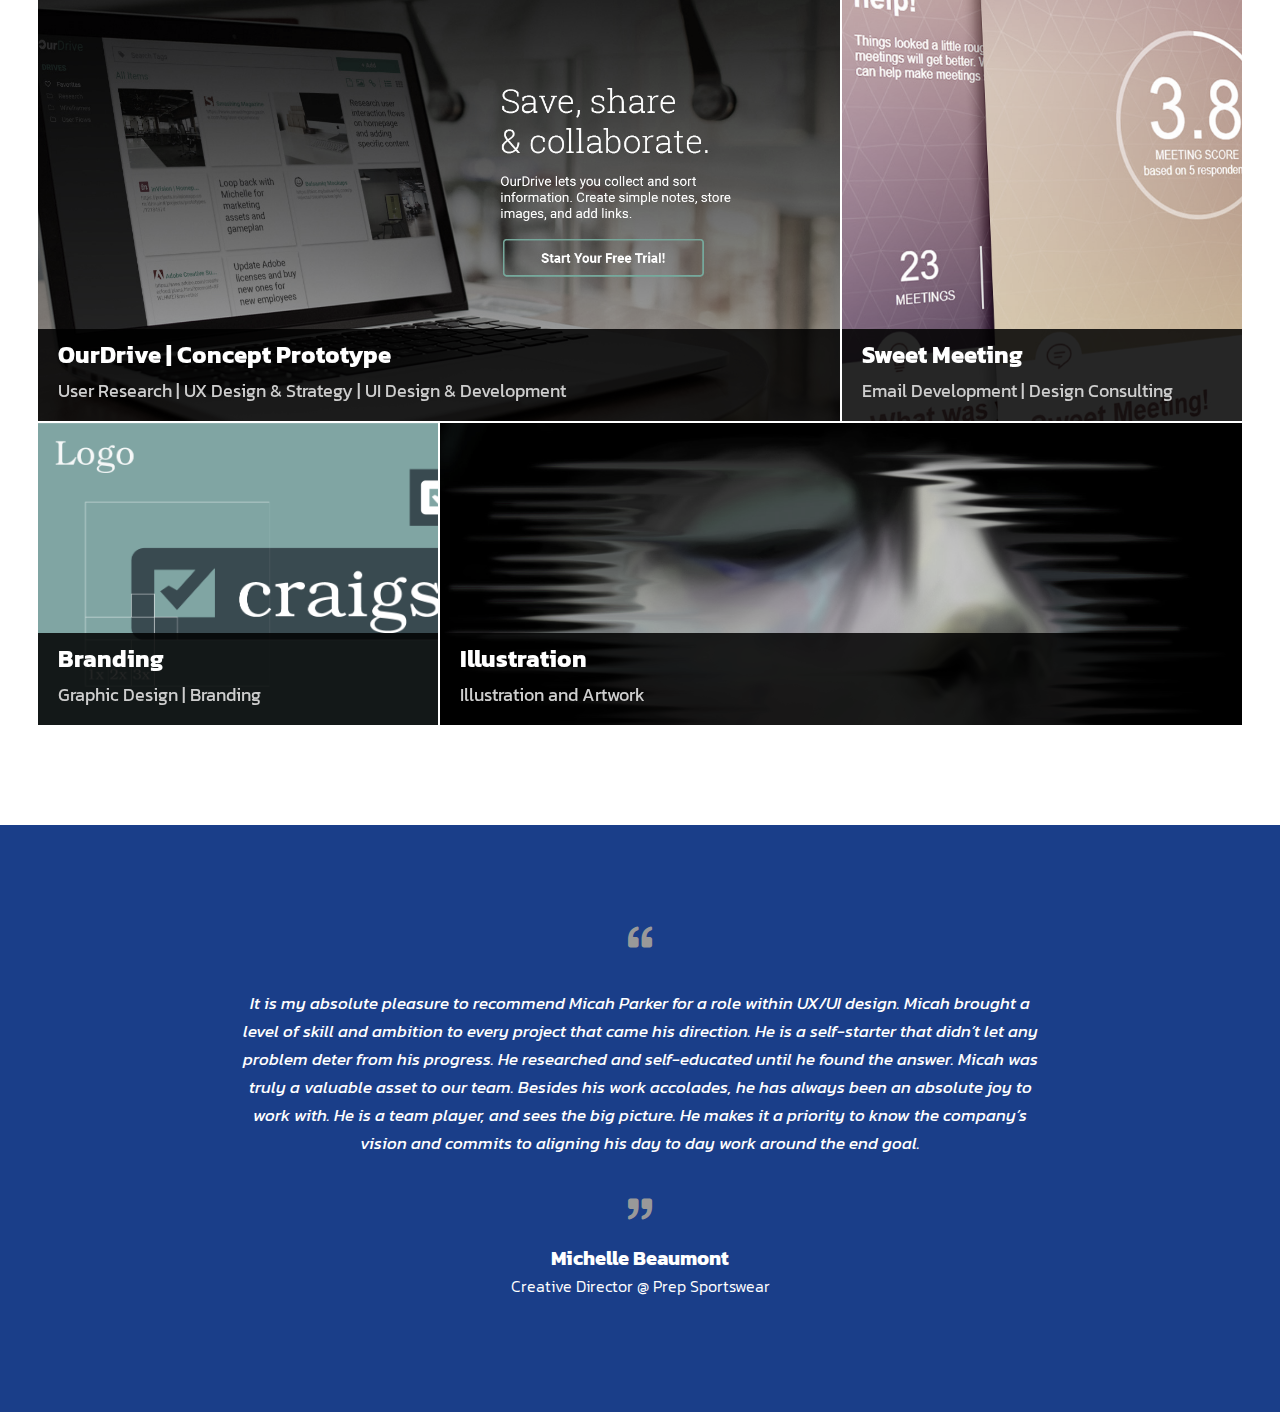
==== commit 70b082d2: "new nav menu" ====
--- a/index.html
+++ b/index.html
@@ -5,34 +5,38 @@
     <meta name="viewport" content="width=device-width,initial-scale=1">
     <meta charset="UTF-8">
     <title>Micah Parker - UX | UI | Visual | Development | Branding</title>
-    <link href="https://fonts.googleapis.com/css?family=Roboto:300,400,400i,700,900" rel="stylesheet">
+    <link href="https://fonts.googleapis.com/css?family=Kanit:300,300i,400,400i,700" rel="stylesheet">
     <link rel="stylesheet" type="text/css" href="css/normalize.css">
     <link href="css/fontawesome-all.css" rel="stylesheet">
     <link rel="stylesheet" type="text/css" href="css/styles.css">
     <link rel="shortcut icon" href="/favicon.ico" type="image/x-icon" />
   </head>
 <body>
+  <!-- Hamburger Nav -->
   <nav id="top">
-    <div class="navwrap">
-      <a href="index.html">
-        <img src="assets/images/homepage/mp-logo.svg" alt="@micahmpc">
-      </a>
-      <div class="navright">
-        <a href="index.html"><h3>Micah Parker <span class="grey1 t400">//</span> <span class="grey2 t400">Designer</span></h3></a>
-        <ul>
-          <li><a href="about.html">About</a></li>
-          <li><a href="index.html#work">Work</a></li>
-          <li><a href="#contact">Contact</a></li>
-        </ul>
-      </div>
+    <div id="topNav" class="navigation">
+      <span id="closebtn" onclick="navToggle()">
+          <span class="line1"></span>
+          <span class="line2"></span>
+          <span class="line3"></span>
+      </span>
+      <ul class="menulist">
+        <li><a class="menuitems" href="index.html"><img src="assets/images/homepage/mp-logo.svg" alt=""></a></li>
+        <li><a class="menuitems" href="about.html">ABOUT</a></li>
+        <li><a class="menuitems" href="index.html#work" onClick="window.location.reload()">PORTFOLIO</a></li>
+        <li><a class="menuitems" target="_blank" href="assets/images/pages/resume/micahparker_designer.pdf">RESUME</a></li>
+
+      </ul>
     </div>
   </nav>
+  <div id="shadowboxer">
+  </div>
+  <!-- Content -->
   <div class="container">
       <section id="hero">
-        <h2>Hi, I'm</h2>
+        <h3>Hello, my name is</h3>
         <h1>MICAH PARKER</h1>
-        <h5>Designer & Strategist in Seattle, WA</h5>
-        <h6>I also love fishing and woodworking</h6>
+        <h5>I'm a UX & Product designer in Seattle, Washington. I have over 8 years experience in design.</h5>
       </section>
       <div class="content-container">
         <div class="hp-section-title">
@@ -163,6 +167,9 @@
     }
 
 </script>
+
+<script src="scripts/projects.js"></script>
+<script src="scripts/global.js"></script>
 <!-- Global site tag (gtag.js) - Google Analytics -->
 <script async src="https://www.googletagmanager.com/gtag/js?id=UA-111622996-1"></script>
 <script>
--- a/css/styles.css
+++ b/css/styles.css
@@ -1,10 +1,11 @@
 /***** GLOBAL STYLES *****/
+
 html {
   -webkit-font-smoothing: antialiased;
 }
 
 body {
-  font-family: 'Roboto', 'Arial', sans-serif;
+  font-family: 'Kanit', 'Arial', sans-serif;
   background-color: #fff;
 }
 
@@ -83,8 +84,11 @@
 .nodesk {display: inherit;}
 
 
+
+
+
 /***** NAVIGATION *****/
-nav .navwrap {
+/* nav .navwrap {
   padding: 10px 20px;
   display: block;
   position: fixed;
@@ -140,40 +144,165 @@
 nav .navwrap a img {
   height: 40px;
 }
+ */
+
+
+/***** HAMBURGER NAVIGATION **/
+
+@import url(https://fonts.googleapis.com/css?family=Lato:400,300,700,900);
+
+
+body {
+    transition: background-color .5s;
+}
+
+.navigation {
+    width: 100%;
+      margin: 0 auto;
+    position: fixed;
+    z-index: 100000;
+    top: 0;
+    left: 0;
+    background-color: none;
+    overflow: hidden;
+    transition: all 0.4s ease-in-out;
+    padding-top: 0px;
+}
+
+.navigation a {
+    text-decoration: none;
+}
+
+.navigation ul {
+  padding-top: 165px;
+  text-align:center;
+  list-style:none;
+
+}
+
+
+.menulist {
+  padding-top:5px;
+}
+
+.line1, .line2, .line3 {
+  margin-top:5px;
+  background-color:#fff;
+  width:25px;
+  height:3px;
+  display:block;
+  position:relative;
+  opacity:1.0;
+  border-radius:15%;
+  transition: all .3s;
+}
+
+.line1 {
+  margin-top: 0;
+}
+
+.line1.active {
+  transform: rotate(270deg);
+  opacity:0.0;
+  background-color:#999999;
+  top:5px;
+}
+
+.line2.active {
+  transform: rotate(45deg);
+  background-color:#999999;
+}
+
+.line3.active {
+  transform: rotate(-45deg);
+  background-color:#999999;
+  top:-7px;
+}
+
+.menuitems {
+    padding-bottom:30px;
+    text-decoration: none;
+    list-style:none;
+    font-weight: 300;
+    font-size: 24px;
+    display: inline-block;
+    position:relative;
+    text-align:center;
+    color: #fff;
+    opacity:0.0;
+    transition: all .5s ease-in-out;
+}
+
+.menuitems:after {
+  content:'';
+  display:block;
+  width: 0;
+  height: 1px;
+  background: #fff;
+  transition: width .2s;
+}
+
+.menuitems:hover::after {
+    width:100%;
+}
+
+#closebtn {
+    padding: 10px;
+    box-sizing: border-box;
+    background-color: #1a3e89;
+    position: absolute;
+    text-decoration:none;
+    top: 10px;
+    left: 10px;
+    font-size: 36px !important;
+    z-index:1000000;
+    color:#fff;
+    cursor:pointer;
+    trainsition:background-position .3s;
+    box-shadow: 2px 2px 3px rgba(0,0,0,.5);
+}
+
+#shadowboxer {
+  display: none;
+  position: fixed;
+  top: 0;
+  bottom: 0;
+  left: 0;
+  right: 0;
+  z-index: 10000;
+}
+
+nav img {
+  width: 60px;
+  height: auto;
+}
+
+/***** END HAMBURGER NAVIGATION **/
 
 
 
 /***** BODY *****/
 .container {
   margin:0 auto;
-  padding-top: 60px;
+  /* padding-top: 60px; */
 }
 
 
 
 /***** HERO CELL *****/
 #hero {
-  background-image: url(../assets/images/homepage/hero-background_mob.jpg);
+  background-image: url(../assets/images/homepage/hero-background_1.jpg);
   background-position: center;
   background-size: cover;
-  height: 275px;
-  text-align: center;
-  color: #1A3E89;
-}
-
-#hero h1, #hero h5 {
-  text-shadow: 1px 2px 4px #fff;
+  height: 100%;
+  text-align: center;
+  color: #fff;
 }
 
 #hero h2 {
   padding-top: 75px;
 }
 
-#hero h6 {
-  font-weight: 400;
-  padding-top: 5px;
-  font-size: .9rem;
-}
 
 /***** CONTENT CONTAINER *****/
 .content-container {
@@ -188,7 +317,7 @@
 }
 
 .content-container .hp-section-title h3 {
-  font-size: 1.5rem;
+  font-size: 2rem;
   font-weight: 400;
   color: #1a3e89;
   padding-bottom: 5px;
@@ -282,9 +411,9 @@
 /***** TESTIMONIALS *****/
 #testimonials {
   text-align: center;
-  padding: 30px;
   background-color: #1a3e89;
   color: #999999;
+  width: 100%;
 }
 
 #testimonials i {
@@ -307,7 +436,7 @@
   margin-top: 25px;
   padding-bottom: 10px;
   font-size: 1.25rem;
-  font-weight: 400;
+  font-weight: 700;
 }
 
 #testimonials h6 {
@@ -384,10 +513,6 @@
   color: #6d6d6d;
 }
 
-.bottom-content {
-  background-color: #dadada;
-}
-
 /***** FOOTER *****/
 footer {
   padding: 20px 0;
@@ -419,7 +544,7 @@
 
 /* GLOBAL */
 h1 {
-  font-size: 6rem;
+  font-size: 6.5rem;
   line-height: 6rem;
 }
 
@@ -458,9 +583,9 @@
   display: none;
 }
 
-.container {
+/* .container {
   padding-top: 90px;
-}
+} */
 
 nav .navwrap {
   height: 90px;
@@ -473,44 +598,45 @@
 
 nav .navright h3 {
   line-height: 1.5rem;
-  font-size: 1.4rem;
+  font-size: 1.25rem;
 }
 
 nav ul {
   padding-top: 20px;
 }
 
-nav ul li {
-  padding-left: 22px;
-}
-
 nav a {
   font-size: 1.125rem;
 }
 
 /* HERO */
+
 #hero {
-  background-image: url(../assets/images/homepage/hero-background.jpg);
-  background-position: center;
+  background-image: url(../assets/images/homepage/hero-background_1.jpg);
+  text-align: center;
+  color: #fff;
+  height:600px;
   background-size: cover;
-  height: 400px;
-  text-align: center;
-  color: #1A3E89;
-}
-
-#hero h2 {
-  padding-top: 85px;
+}
+
+#hero h1 {
+  text-shadow: 6px 6px 10px rgba(0,0,0,.75);
+}
+
+#hero h3 {
+  padding-top: 186px;
   padding-bottom: 5px;
+  text-transform: uppercase;
+  font-size: 1.125rem;
 }
 
 #hero h5 {
-  font-size: 2rem;
-}
-
-#hero h6 {
-  font-weight: 400;
-  padding-top: 20px;
-  font-size: 1.25rem;
+  font-size: 1.5rem;
+  padding-top: 10px;
+  font-weight: 300;
+  max-width: 645px;
+  margin: 0 auto;
+  line-height: 2rem;
 }
 
 /* PORTFOLIO */
@@ -521,7 +647,7 @@
 .content-container .hp-section-title {
   width: 80%;
   max-width: 800px;
-  margin:20px auto;
+  margin:100px auto 30px;
 }
 
 .content-container .hp-section-title h3 {
@@ -566,8 +692,8 @@
     display: grid;
     grid-template-columns: repeat(6, 1fr);
     grid-template-rows: repeat(10, 150px);
-    grid-gap: 5px;
-    border-bottom: 20px solid #fff;
+    grid-gap: 2px;
+    margin-bottom: 100px;
     margin-left: auto;
     margin-right: auto;
     max-width: 94%;
@@ -642,22 +768,28 @@
   font-size: 0;
   display: table-cell;
   height: 100%;
+  width: 100%;
   vertical-align: middle;
 }
 
 /* TESTIMONIALS */
 #testimonials {
   text-align: center;
-  padding: 40px;
-  width: 50%;
+  position:absolute;
+  left: 0;
+  right: 0;
   box-sizing: border-box;
   font-size: 0;
   display: inline-block;
-}
-
-#testimonials p {
-  padding: 8% 40px;
+  padding: 100px 0;
+  background-color:#1a3e89;
+}
+
+#testimonials .testimonials p {
+  padding: 40px 15%;
   line-height: 1.75rem;
+  max-width: 800px;
+  margin: 0 auto;
 }
 
 #testimonials h5 {
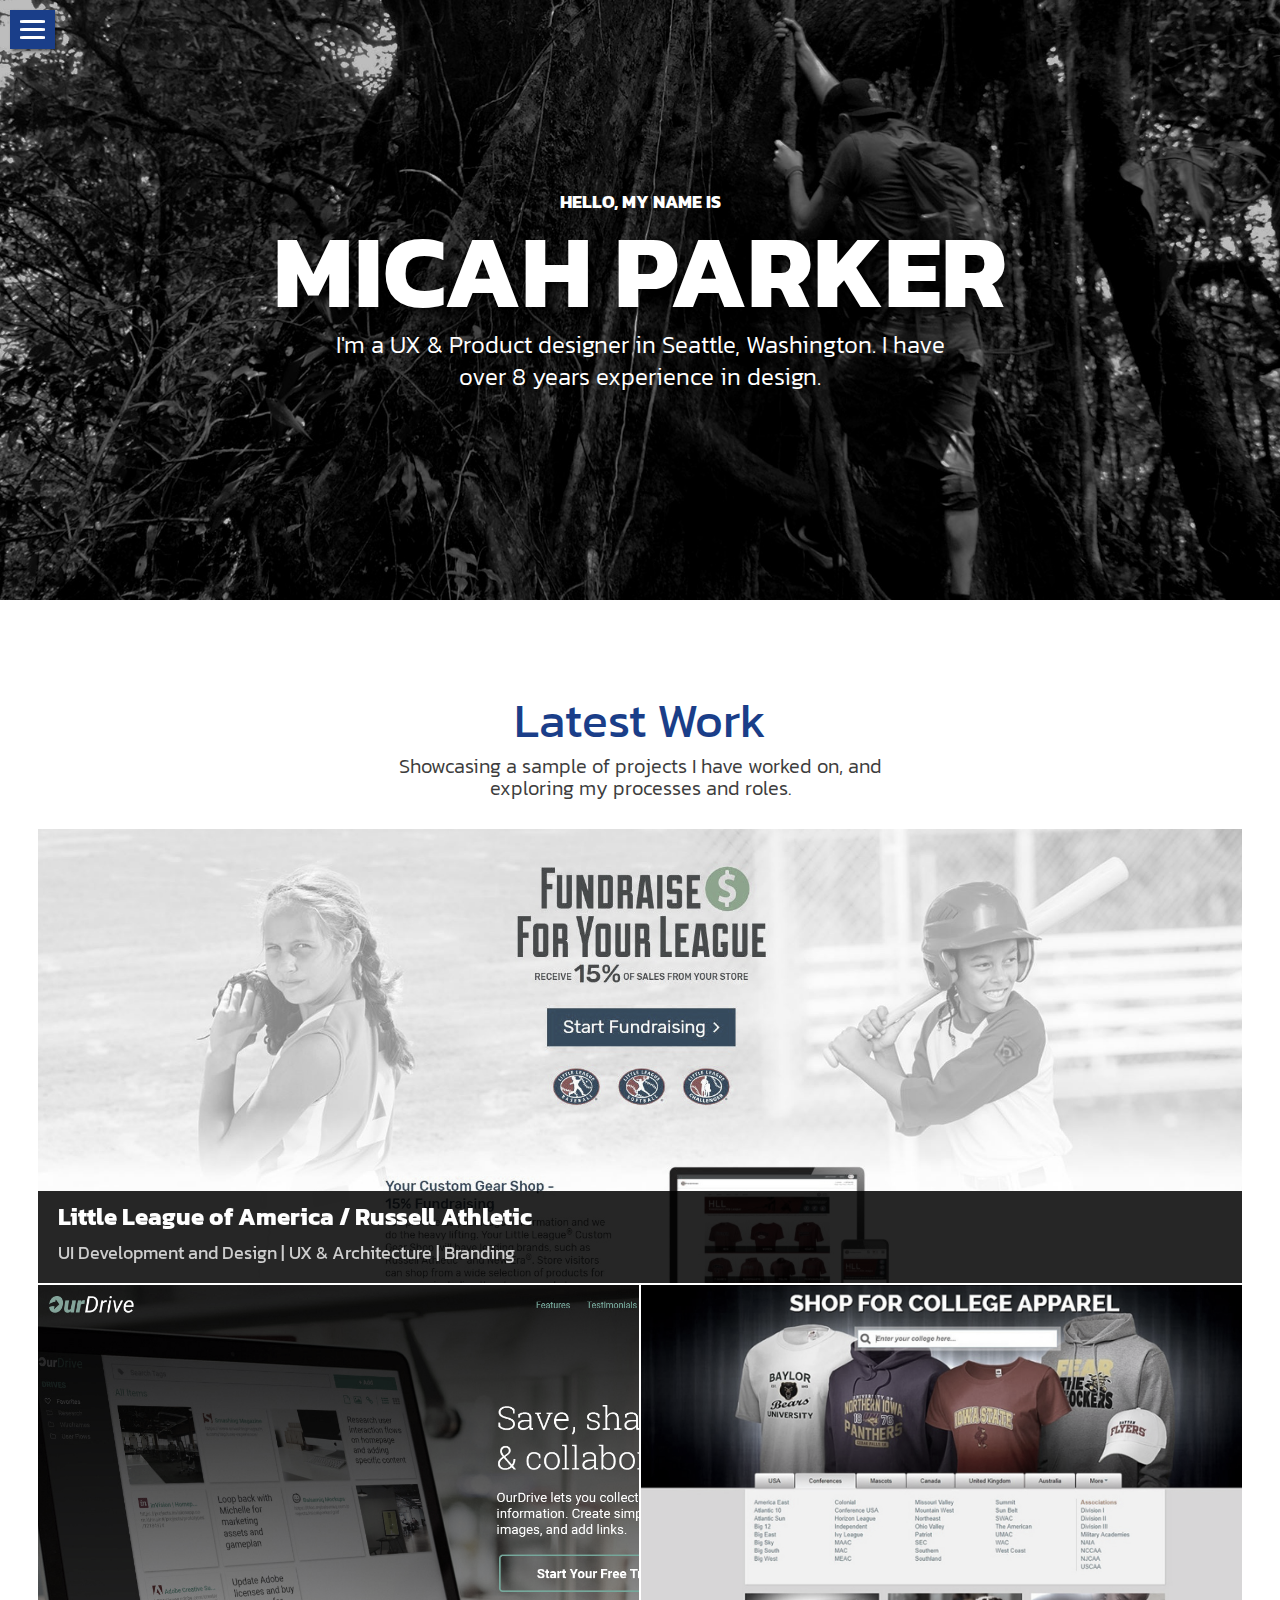
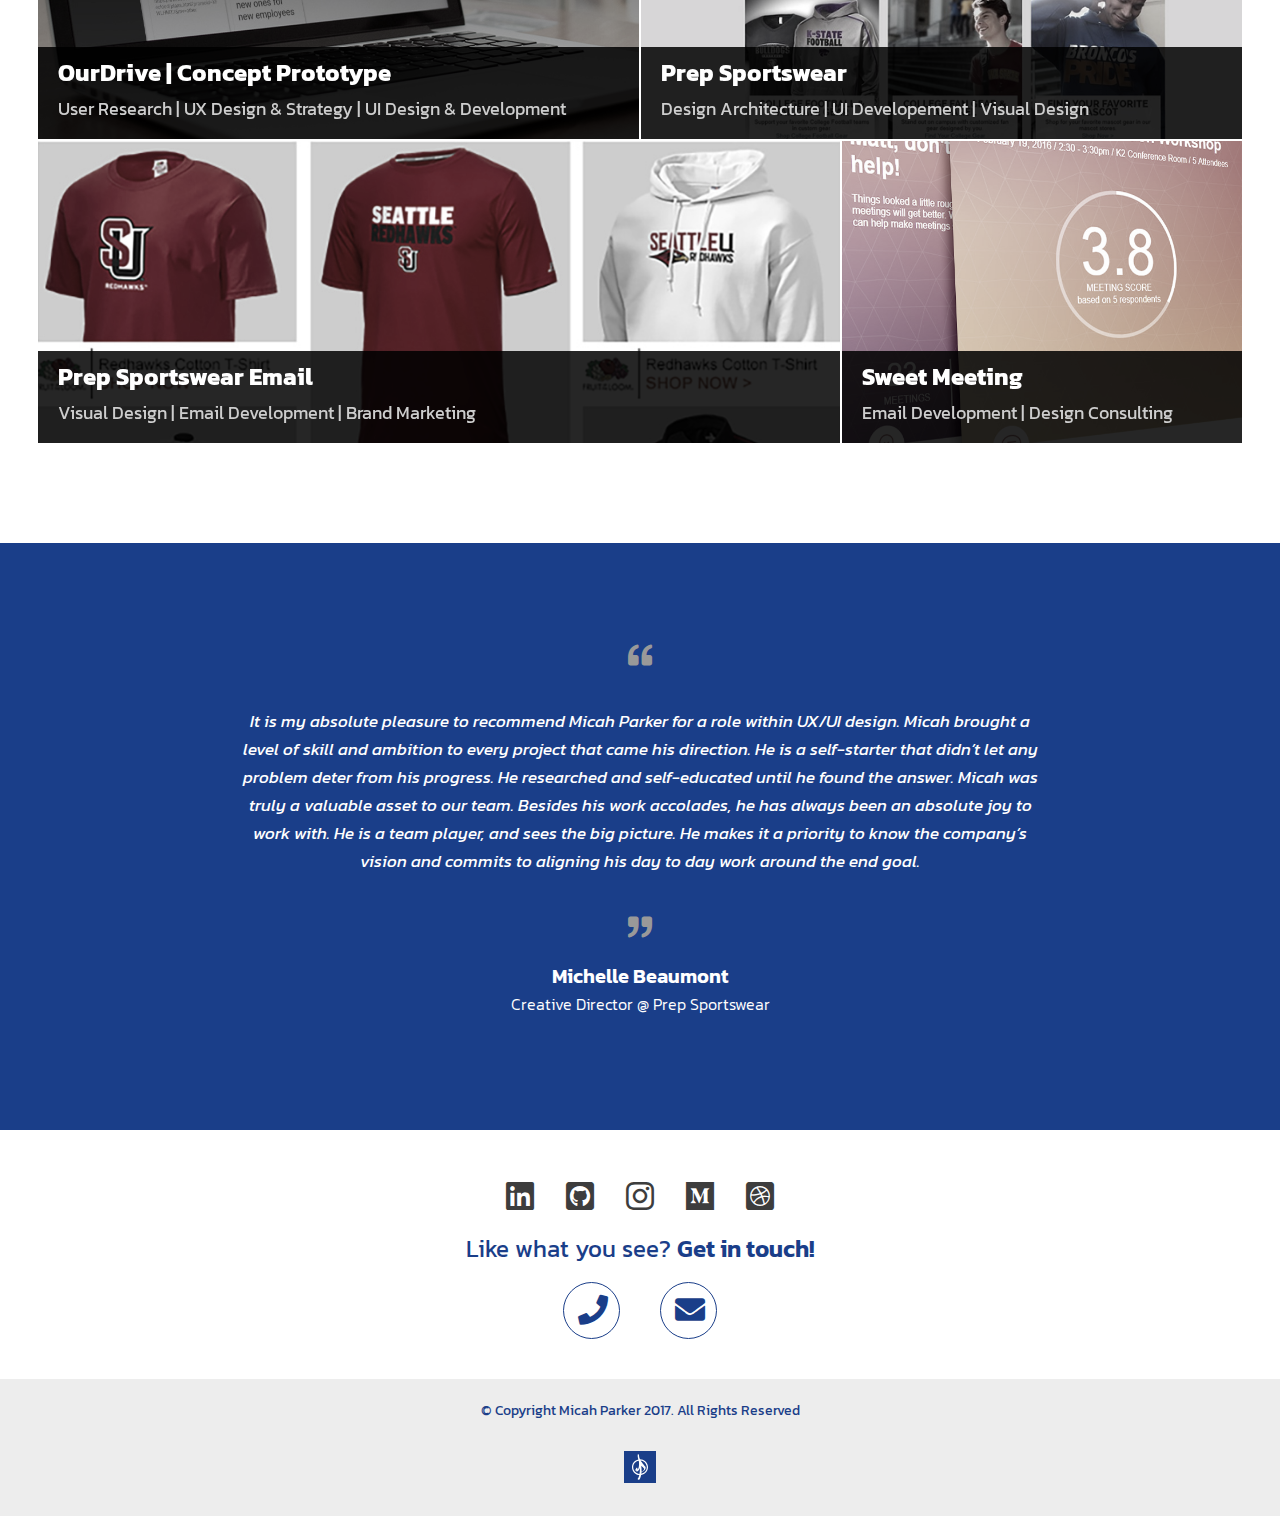
==== commit 2e41a360: "page style updates" ====
--- a/index.html
+++ b/index.html
@@ -5,7 +5,7 @@
     <meta name="viewport" content="width=device-width,initial-scale=1">
     <meta charset="UTF-8">
     <title>Micah Parker - UX | UI | Visual | Development | Branding</title>
-    <link href="https://fonts.googleapis.com/css?family=Kanit:300,300i,400,400i,700" rel="stylesheet">
+    <link href="https://fonts.googleapis.com/css?family=Kanit:300,300i,400,400i,600" rel="stylesheet">
     <link rel="stylesheet" type="text/css" href="css/normalize.css">
     <link href="css/fontawesome-all.css" rel="stylesheet">
     <link rel="stylesheet" type="text/css" href="css/styles.css">
@@ -50,14 +50,21 @@
           <a class="workcell" href="littleleague.html" style="background-image: url(assets/images/homepage/portfol_bgs/fundraising_cover_desk.jpg)">
               <div class="workcell-title">
                 <h3>Little League of America / Russell Athletic</h3>
-                <h5>UX Design & Strategy | UI Design & Development | Branding</h5>
+                <h5>UI Development and Design | UX & Architecture | Branding</h5>
+              </div>
+          </a>
+          <!-- OurDrive  -->
+          <a class="workcell" href="ourdrive.html" style="background-image: url(assets/images/homepage/portfol_bgs/ourdrive_cover_desk.jpg)">
+              <div class="workcell-title">
+                <h3>OurDrive | Concept Prototype</h3>
+                <h5>User Research | UX Design & Strategy | UI Design & Development</h5>
               </div>
           </a>
           <!-- Prep Sportswear  -->
           <a class="workcell" href="prepsportswear.html" style="background-image: url(assets/images/homepage/portfol_bgs/prep_cover_desk.jpg)">
               <div class="workcell-title">
                 <h3>Prep Sportswear</h3>
-                <h5>UI Development | IA & Process Creation | User Experience</h5>
+                <h5>Design Architecture | UI Developement | Visual Design</h5>
               </div>
           </a>
           <!-- Prep Emails  -->
@@ -65,13 +72,6 @@
               <div class="workcell-title">
                 <h3>Prep Sportswear Email</h3>
                 <h5>Visual Design | Email Development | Brand Marketing</h5>
-              </div>
-          </a>
-          <!-- OurDrive  -->
-          <a class="workcell" href="ourdrive.html" style="background-image: url(assets/images/homepage/portfol_bgs/ourdrive_cover_desk.jpg)">
-              <div class="workcell-title">
-                <h3>OurDrive | Concept Prototype</h3>
-                <h5>User Research | UX Design & Strategy | UI Design & Development</h5>
               </div>
           </a>
           <!-- Sweet Meeting  -->
@@ -82,7 +82,7 @@
             </div>
           </a>
           <!-- Craigslist  -->
-          <a class="workcell" href="branding.html" style="background-image: url(assets/images/homepage/portfol_bgs/craigslist_cover_desk.png)">
+          <!-- <a class="workcell" href="branding.html" style="background-image: url(assets/images/homepage/portfol_bgs/craigslist_cover_desk.png)">
               <div class="workcell-title">
                 <h3>Branding</h3>
                 <h5>Graphic Design | Branding</h5>
@@ -94,7 +94,7 @@
                 <h3>Illustration</h3>
                 <h5>Illustration and Artwork</h5>
               </div>
-          </a>
+          </a> -->
 
         </section>
 
@@ -103,17 +103,6 @@
             <div class="aboutleft">
               <img src="assets/images/homepage/avatar_2.jpg" alt="Micah" onmouseover="rollover(this)" onmouseout="mouseaway(this)">
             </div>
-            <div class="aboutright">
-              <p><span class="abouttitle">A Little About Me...</span></p>
-              <p>
-              Hi I’m Micah! I’m a designer and thinker with a knack for strategy and solving problems. My background includes designing user experiences, web interfaces and full sites, branding, and marketing among other things. In my free time I pursue hobbies like woodworking in my home shop, and fishing. The draw for me to design and also to my hobbies (other than awesome furniture and delicious food), is that they all involve a good deal of challenge that requires learning and strategizing, and ultimately learning from failure in some cases. I think the best feeling in the world is conquering a challenge. And through design, I'm able to work my way through problems until I achieve the desired outcome. Success.
-              </p>
-              <div class="aboutbottom">
-                <a href="about.html">Read More</a>
-                <a href="assets/images/pages/resume/MicahParker_Designer.pdf" target="_blank">Resume</a>
-              </div>
-            </div>
-          </div>
         </section> -->
 
         <div class="bottom-content">
@@ -128,31 +117,41 @@
           </section>
           <section id="contact">
             <div class="contact">
-              <div class="contact-avatar">
-                <img src="assets/images/homepage/avatar_2.jpg" alt="Micah" onmouseover="rollover(this)" onmouseout="mouseaway(this)">
-              </div>
               <div class="social_links">
                 <a href="https://www.linkedin.com/in/micahmpc/" target="_blank"><i class="fab fa-linkedin fa-sm"></i></a>
                 <a href="https://github.com/Micahmpc" target="_blank"><i class="fab fa-github-square"></i></a>
                 <a href="https://www.instagram.com/Micahmpc/" target="_blank"><i class="fab fa-instagram"></i></a>
                 <a href="https://medium.com/@micah.mpc" target="_blank"><i class="fab fa-medium"></i></a>
-              </div>
-              <h2><span style="font-weight:400;">Like what you see?</span></h2>
-              <h2>Drop me a line</h2>
-              <div class="contact_direct">
-                <a href="tel:1-206-948-9644"><i class="fas fa-mobile-alt"></i>206.948.9644</a>
-                <a href="mailto:micah.mpc@gmail.com"><i class="fas fa-envelope" aria-hidden="true"></i>micah.mpc@gmail.com</a>
+                <a href="https://dribbble.com/micahmpc" target="_blank"><i class="fab fa-dribbble-square"></i></a>
               </div>
 
+              <div class="contact_direct">
+                <h2>Like what you see? <span style="font-weight: 600;">Get in touch!</span></h2>
+                <div class="contact_direct_cell">
+                  <a href="tel:1-206-948-9644">
+                    <i class="fas fa-phone"></i>
+                  </a>
+                </div>
+                <div class="contact_direct_cell">
+                  <a href="mailto:micah.mpc@gmail.com">
+                    <i class="fas fa-envelope"></i>
+                  </a>
+                </div>
+              </div>
             </div>
           </section>
         </div>
         <footer>
+          <h6>© Copyright Micah Parker 2017. All Rights Reserved</h6>
           <img src="assets/images/homepage/mp-logo.svg" alt="@micahmpc">
-          <h6>© Copyright Micah Parker 2017. All Rights Reserved</h6>
         </footer>
       </div>
   </div>
+
+  <!-- <div class="contact-avatar">
+    <img src="assets/images/homepage/avatar_2.jpg" alt="Micah" onmouseover="rollover(this)" onmouseout="mouseaway(this)">
+  </div> -->
+
 
   <script type="text/javascript">
 
--- a/css/styles.css
+++ b/css/styles.css
@@ -118,7 +118,7 @@
 }
 
 nav .navright h3 {
-  font-weight: 700;
+  font-weight: 600;
   line-height: 1rem;
 }
 
@@ -148,8 +148,6 @@
 
 
 /***** HAMBURGER NAVIGATION **/
-
-@import url(https://fonts.googleapis.com/css?family=Lato:400,300,700,900);
 
 
 body {
@@ -204,18 +202,18 @@
 .line1.active {
   transform: rotate(270deg);
   opacity:0.0;
-  background-color:#999999;
+  background-color:#cdcdcd;
   top:5px;
 }
 
 .line2.active {
   transform: rotate(45deg);
-  background-color:#999999;
+  background-color:#cdcdcd;
 }
 
 .line3.active {
   transform: rotate(-45deg);
-  background-color:#999999;
+  background-color:#cdcdcd;
   top:-7px;
 }
 
@@ -326,6 +324,8 @@
 .content-container .hp-section-title h6 {
   font-weight: 300;
   color: #3d3d3d;
+  max-width: 500px;
+  margin: 0 auto;
 }
 
 
@@ -352,7 +352,7 @@
   width: 150px;
   text-align: center;
   padding: 0 20px;
-  margin: 0 auto 20px;
+  margin: 0 auto;
   border-radius: 100%;
 }
 
@@ -436,7 +436,7 @@
   margin-top: 25px;
   padding-bottom: 10px;
   font-size: 1.25rem;
-  font-weight: 700;
+  font-weight: 600;
 }
 
 #testimonials h6 {
@@ -450,7 +450,7 @@
 
 /***** CONTACT *****/
 #contact {
-  background-color: #dadada;
+  background-color: #fff;
   color: #6d6d6d;
   padding-top: 60px;
   box-sizing: border-box;
@@ -467,9 +467,19 @@
 
 section#contact h2 {
   text-align: center;
-  font-weight: 700;
+  font-weight: 400;
   line-height: 1.5rem;
-  font-size: 1.525rem;
+  font-size: 1.5rem;
+  color: #1a3e89;
+}
+
+section#contact .contact_direct_cell h2 {
+  display: inline-block;
+}
+
+section#contact i {
+  font-size: 30px;
+  display: inline-block;
 }
 
 .social_links {
@@ -481,49 +491,69 @@
 }
 
 .social_links a {
-  height: 50px;
-  width: 50px;
   border-radius: 100%;
-  margin-bottom: 30px;
+}
+
+section#contact .social_links i {
+  font-size: 35px;
 }
 
 .contact_direct {
   text-align: center;
-  padding: 20px;
+}
+
+.contact_direct_cell {
+  margin: 0 auto;
+  display: inline-block;
+}
+
+.contact_direct_cell a {
+    padding: 10px;
+    text-align: center;
+    margin: 0 20px;
+}
+
+.contact_direct_cell .fas {
+  line-height: 1.9rem;
+  position: relative;
+  top: 2px;
+  right: -1px;
 }
 
 .contact_direct a {
   display: block;
-  padding-bottom: 15px !important;
   font-size: 1.075rem;
-}
-
-.contact_direct a i.fa, .contact_direct a i.fas, .contact_direct a i.fab {
-  padding-right: 10px;
-  font-size: 15px;
-}
-
-.contact_direct a:last-child {
-  padding-bottom: 0 !important;
-}
-
-.social_links a i.fa, .social_links a i.fab, .social_links a i.fas {
+  border: 1px solid #1a3e89;
+  border-radius: 50%;
+  width: 35px;
+  height: 35px;
+}
+
+.contact_direct h2:first-child {
+  padding:20px 60px;
+}
+
+.social_links a i {
   font-size: 40px;
-  padding:10px;
-  color: #6d6d6d;
+  color: #3d3d3d;
+}
+
+.social_links a i:hover {
+  color: #999999;
+  transition: .125s ease-out;
 }
 
 /***** FOOTER *****/
 footer {
-  padding: 20px 0;
-  text-align: center;
-  background-color: #fff;
+  padding: 20px 0 30px;
+  text-align: center;
+  background-color: #ededed;
 }
 
 footer img {
   margin: 0 auto;
-  width: 40px;
-  padding-bottom: 10px;
+  width: 32px;
+  padding-top: 30px;
 }
 
 footer h6 {
@@ -691,7 +721,7 @@
   #work {
     display: grid;
     grid-template-columns: repeat(6, 1fr);
-    grid-template-rows: repeat(10, 150px);
+    grid-template-rows: repeat(8, 150px);
     grid-gap: 2px;
     margin-bottom: 100px;
     margin-left: auto;
@@ -732,31 +762,21 @@
 
   .workcell:nth-child(2) {
     grid-column-end: span 3;
-    grid-row-end: span 2;
+    grid-row-end: span 3;
   }
 
   .workcell:nth-child(3) {
     grid-column-end: span 3;
-    grid-row-end: span 2;
+    grid-row-end: span 3;
   }
 
   .workcell:nth-child(4) {
     grid-column-end: span 4;
-    grid-row-end: span 3;
+    grid-row-end: span 2;
   }
 
   .workcell:nth-child(5) {
     grid-column-end: span 2;
-    grid-row-end: span 3;
-  }
-
-  .workcell:nth-child(6) {
-    grid-column-end: span 2;
-    grid-row-end: span 2;
-  }
-
-  .workcell:nth-child(7) {
-    grid-column-end: span 4;
     grid-row-end: span 2;
   }
 
@@ -766,7 +786,6 @@
 
 .bottom-content {
   font-size: 0;
-  display: table-cell;
   height: 100%;
   width: 100%;
   vertical-align: middle;
@@ -775,14 +794,11 @@
 /* TESTIMONIALS */
 #testimonials {
   text-align: center;
-  position:absolute;
-  left: 0;
-  right: 0;
   box-sizing: border-box;
   font-size: 0;
-  display: inline-block;
   padding: 100px 0;
   background-color:#1a3e89;
+  width: 100%;
 }
 
 #testimonials .testimonials p {
@@ -800,36 +816,28 @@
 #contact {
   vertical-align: top;
   box-sizing: border-box;
-  display: inline-flex;
-  width: 50%;
   font-size: 0;
   height: auto;
   align-items: center;
   justify-content: center;
-  padding-top: 160px;
-  padding-bottom: 0;
-}
-
-.social_links {
-  padding-bottom: 30px;
-}
+  padding: 40px 0;
+}
+
 
 .social_links a {
-  height: 50px;
-  width: 50px;
   border-radius: 100%;
   display: inline-block;
-  margin: 0 15px;
-}
-
-.social_links a i.fa, .social_links a i.fab, .social_links a i.fas {
-  font-size: 40px;
-  padding:10px;
+  padding: 10px 15px;
 }
 
 section#contact h2 {
-  line-height: 1.75rem;
-
+  line-height: 1.25rem;
+  position: relative;
+  top: -3px;
+}
+
+section#contact .social_links a i {
+  font-size: 32px;
 }
 
 footer h6 {
@@ -838,16 +846,8 @@
 
 }
 
-@media screen and (min-width: 1040px) {
-  #contact {
-    padding-top: 120px
-  }
-}
 
 @media screen and (min-width: 1200px) {
-  #contact {
-    padding-top: 80px
-  }
 
   #work {
     width: 94%;
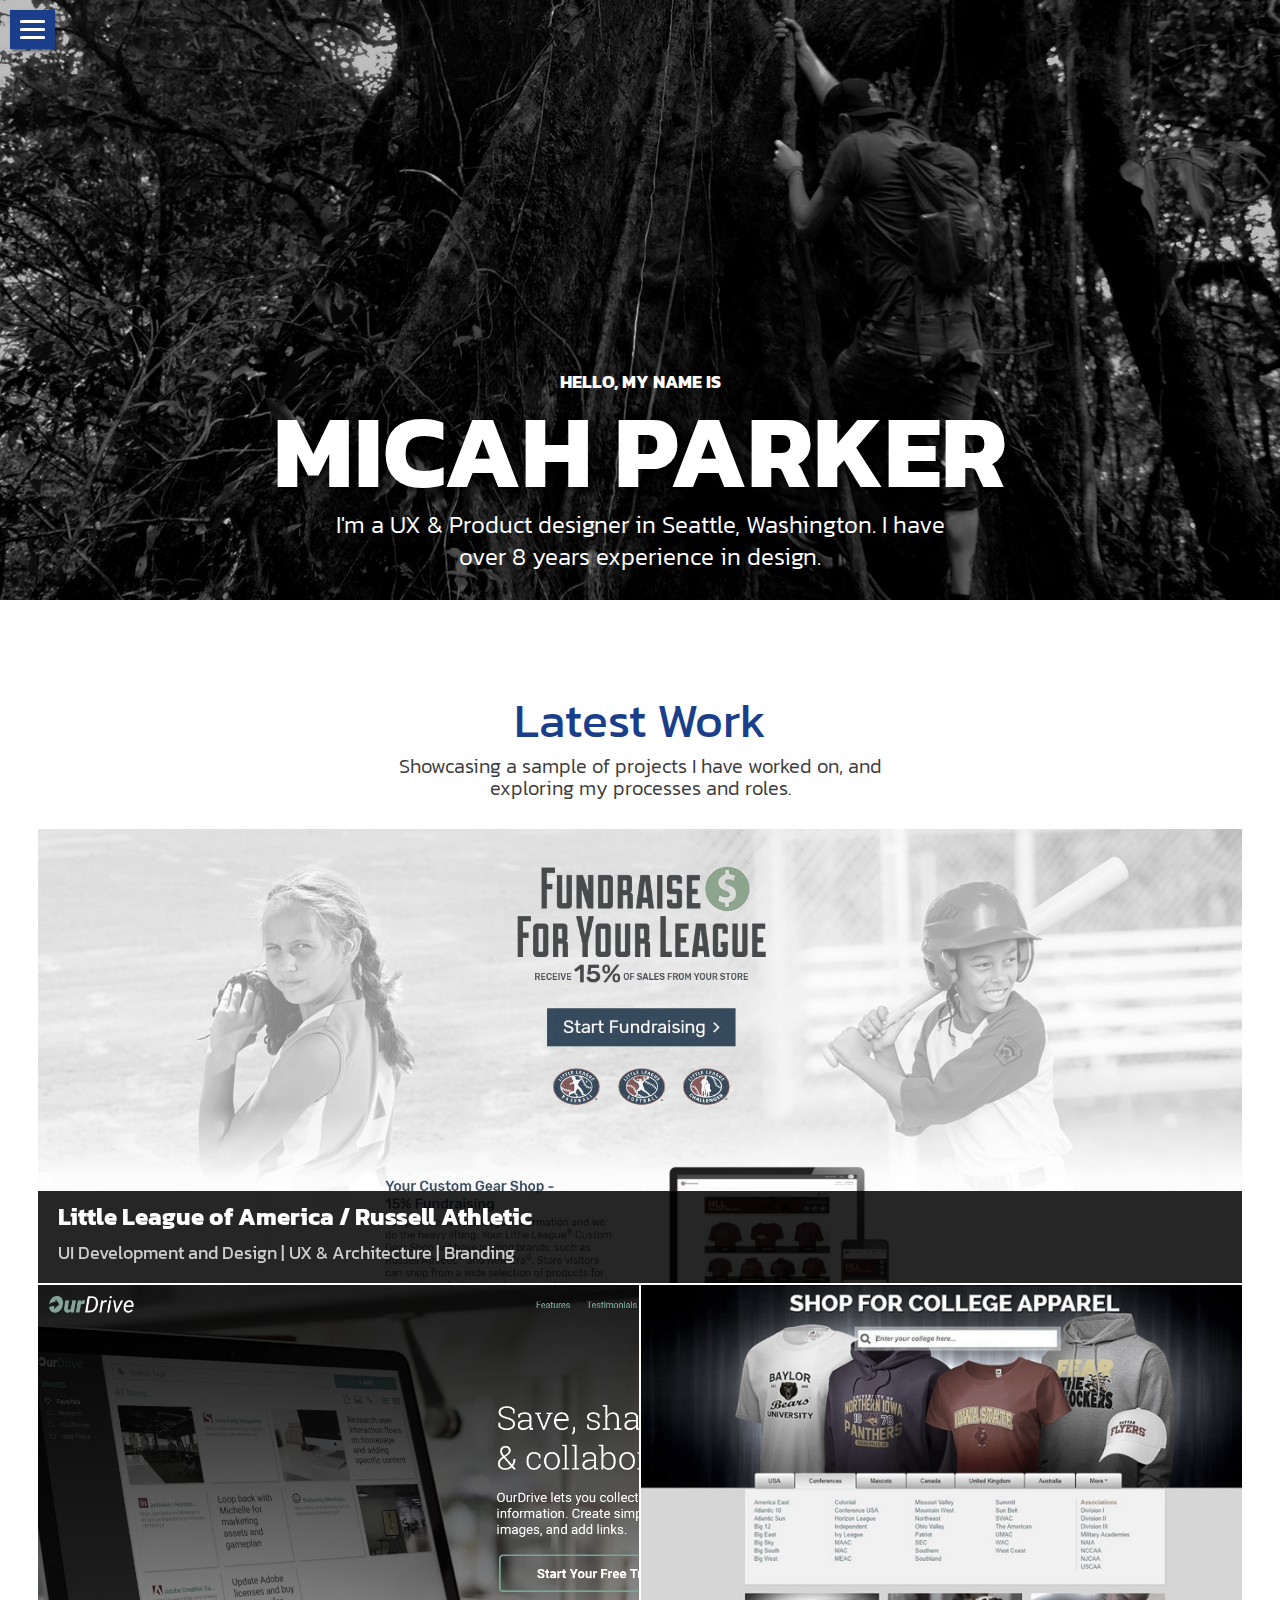
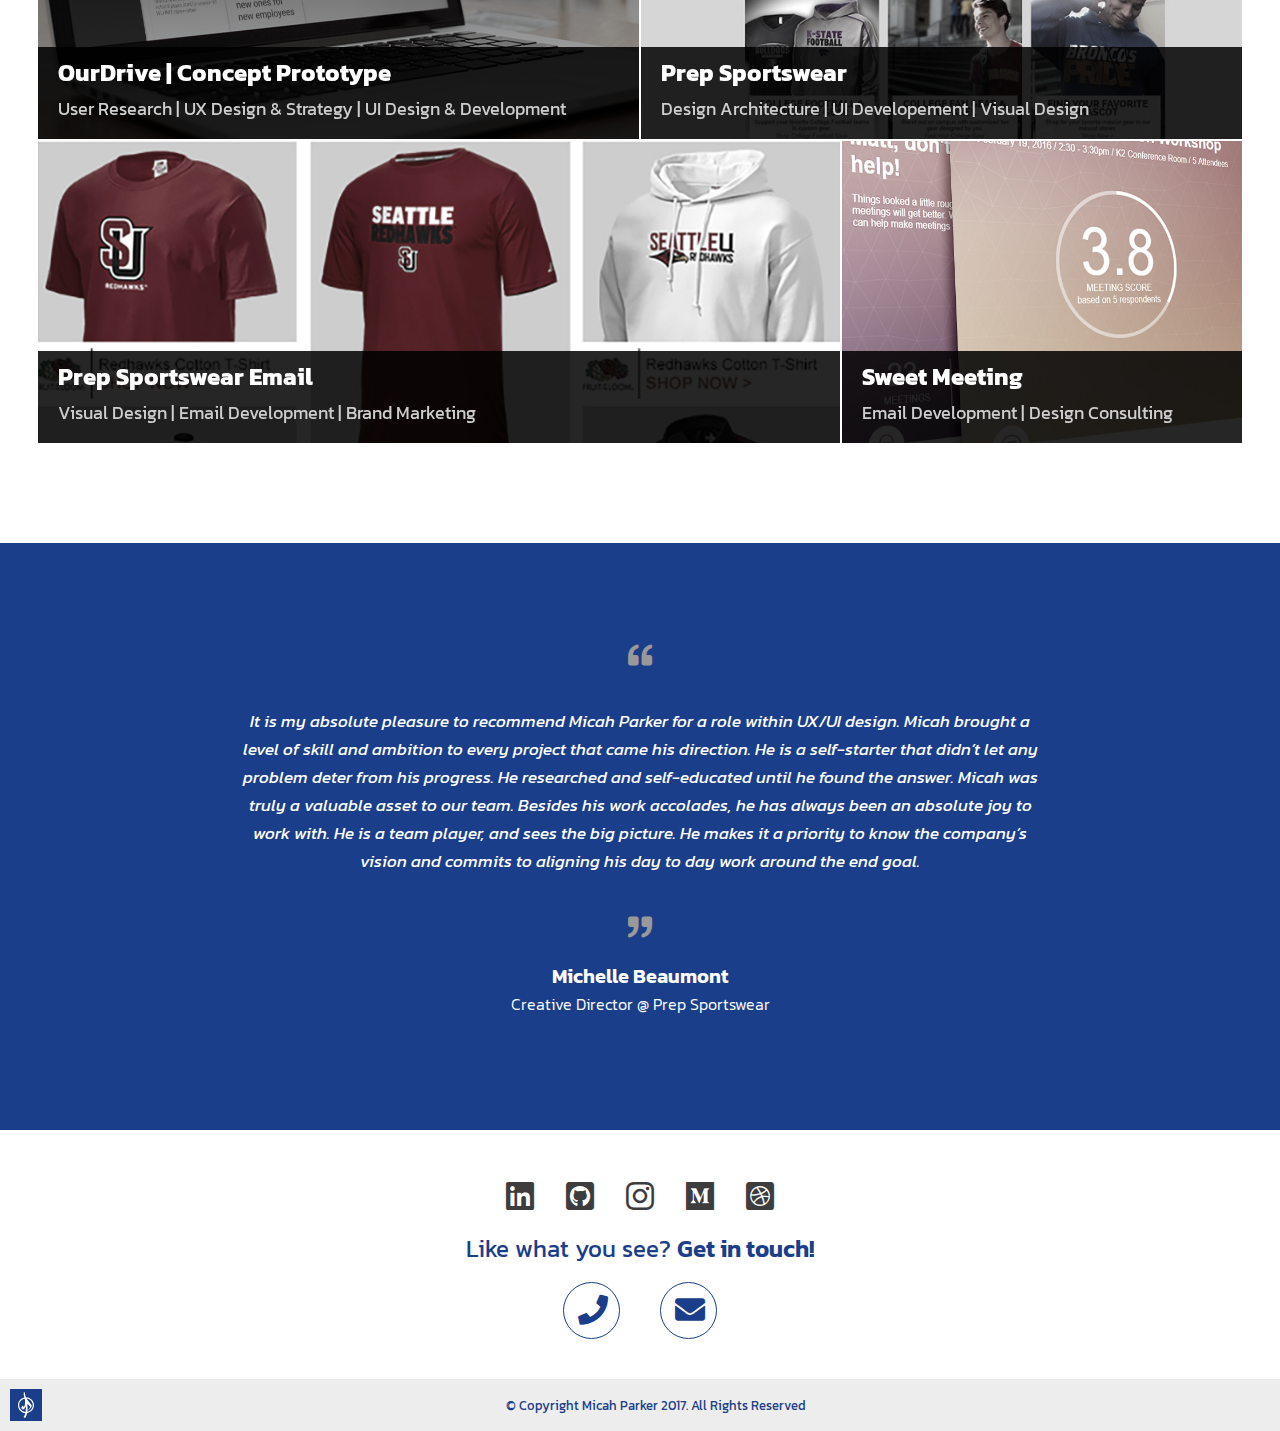
==== commit 8582ea1c: "tweaks to last commit" ====
--- a/index.html
+++ b/index.html
@@ -142,30 +142,13 @@
           </section>
         </div>
         <footer>
-          <h6>© Copyright Micah Parker 2017. All Rights Reserved</h6>
-          <img src="assets/images/homepage/mp-logo.svg" alt="@micahmpc">
+          <img src="assets/images/homepage/mp-logo.svg" alt="@micahmpc"><h6>© Copyright Micah Parker 2017. All Rights Reserved</h6>
+
         </footer>
       </div>
   </div>
 
-  <!-- <div class="contact-avatar">
-    <img src="assets/images/homepage/avatar_2.jpg" alt="Micah" onmouseover="rollover(this)" onmouseout="mouseaway(this)">
-  </div> -->
 
-
-  <script type="text/javascript">
-
-  function rollover(my_image)
-    {
-      my_image.src = "assets/images/homepage/avatar_secret_2.jpg";
-    }
-
-    function mouseaway(my_image)
-    {
-      my_image.src = 'assets/images/homepage/avatar_2.jpg';
-    }
-
-</script>
 
 <script src="scripts/projects.js"></script>
 <script src="scripts/global.js"></script>
--- a/css/styles.css
+++ b/css/styles.css
@@ -32,7 +32,7 @@
 
 h5 {
   font-size: 1rem;
-  line-height: 1.125rem;
+  line-height: 1.25rem;
 }
 
 h6 {
@@ -292,14 +292,18 @@
   background-image: url(../assets/images/homepage/hero-background_1.jpg);
   background-position: center;
   background-size: cover;
-  height: 100%;
+  height: 486px;
   text-align: center;
   color: #fff;
+  box-sizing: border-box;
+  padding: 180px 30px;
+
 }
 
 #hero h2 {
   padding-top: 75px;
 }
+
 
 
 /***** CONTENT CONTAINER *****/
@@ -310,7 +314,7 @@
 
 .content-container .hp-section-title {
   text-align: center;
-  width: 80%;
+  width: 85%;
   margin:20px auto;
 }
 
@@ -349,9 +353,9 @@
 }
 
 .contact-avatar img {
-  width: 150px;
-  text-align: center;
-  padding: 0 20px;
+  width: 200px;
+  text-align: center;
+  padding: 40px 20px;
   margin: 0 auto;
   border-radius: 100%;
 }
@@ -414,6 +418,7 @@
   background-color: #1a3e89;
   color: #999999;
   width: 100%;
+  padding: 100px 0;
 }
 
 #testimonials i {
@@ -545,22 +550,27 @@
 
 /***** FOOTER *****/
 footer {
-  padding: 20px 0 30px;
+  padding: 10px;
   text-align: center;
   background-color: #ededed;
+  height: 32px;
 }
 
 footer img {
   margin: 0 auto;
   width: 32px;
-  padding-top: 30px;
+  display: inline-block;
+  float: left;
 }
 
 footer h6 {
   color: #1a3e89;
   font-weight: 400;
   border: 0;
-  font-size: .9rem;
+  font-size: .7rem;
+  display: inline-block;
+  vertical-align: top;
+  padding-top: 6px;
 }
 
 
@@ -841,7 +851,7 @@
 }
 
 footer h6 {
-  font-size: .9rem;
+  font-size: .8rem;
 }
 
 }
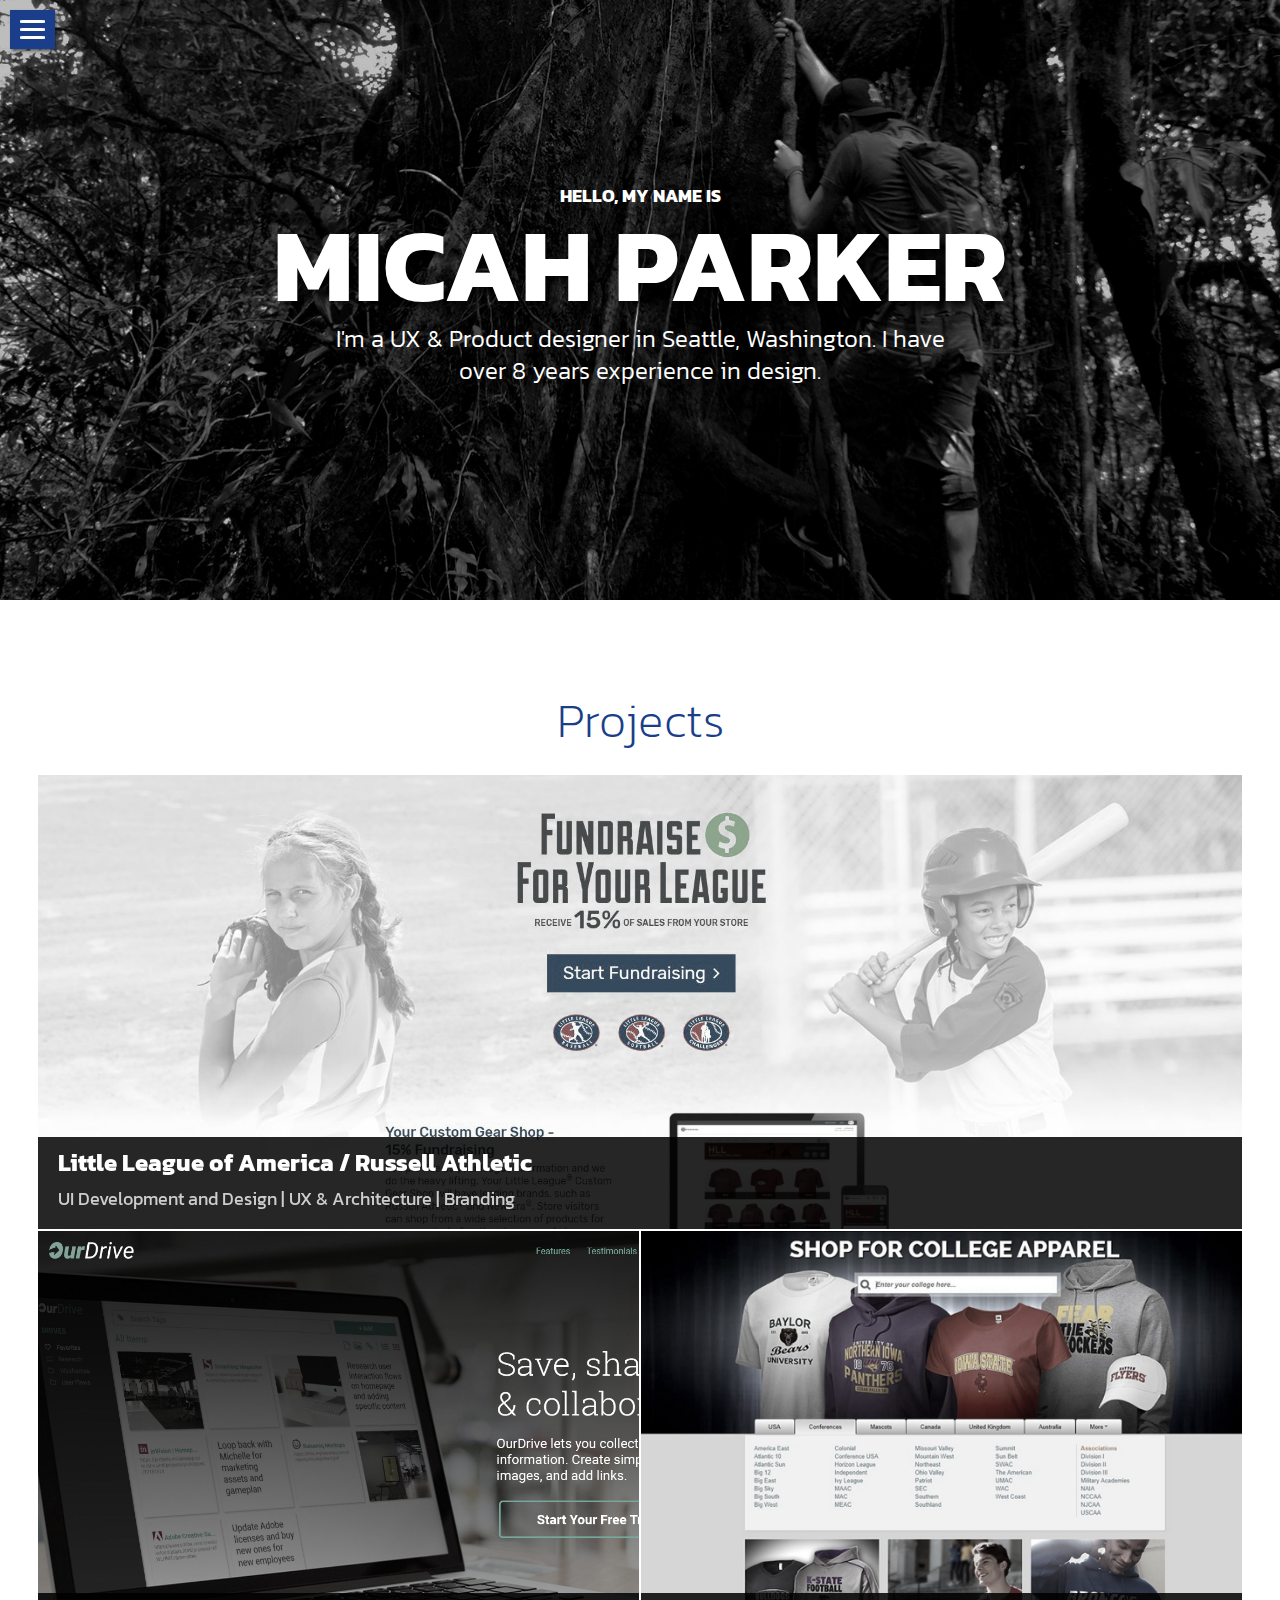
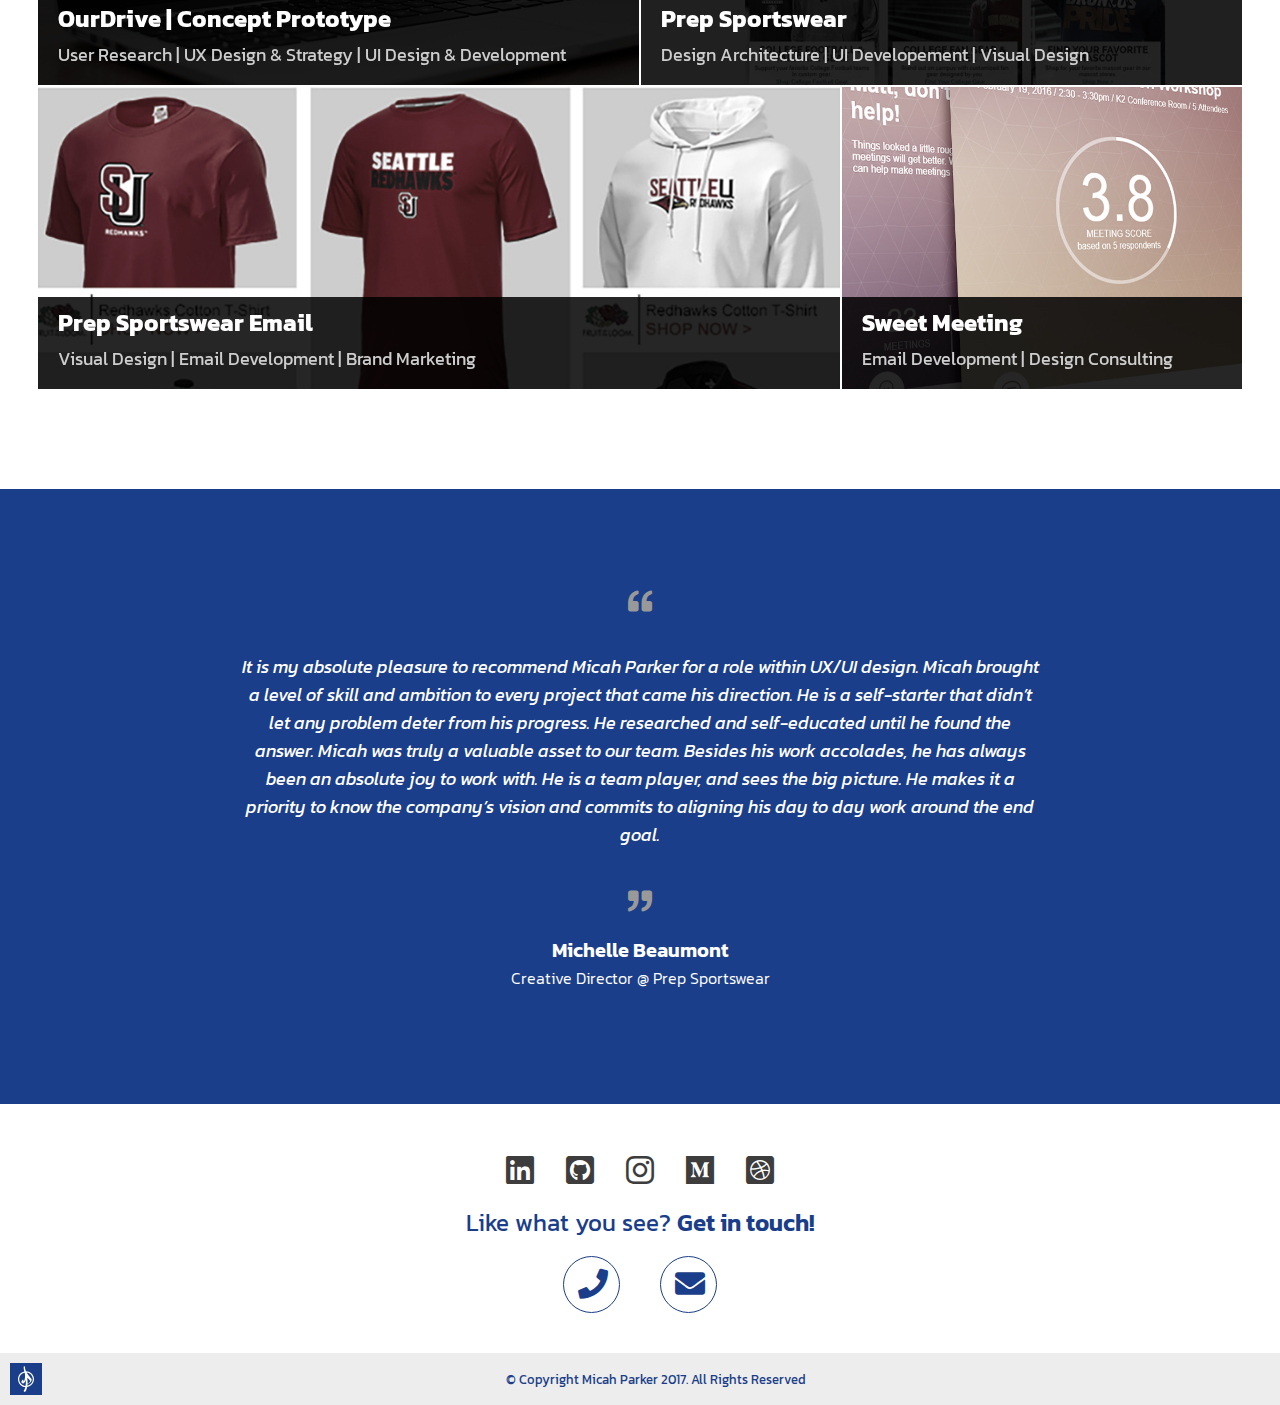
==== commit c8ed4a9a: "new case study format on LL" ====
--- a/index.html
+++ b/index.html
@@ -5,7 +5,7 @@
     <meta name="viewport" content="width=device-width,initial-scale=1">
     <meta charset="UTF-8">
     <title>Micah Parker - UX | UI | Visual | Development | Branding</title>
-    <link href="https://fonts.googleapis.com/css?family=Kanit:300,300i,400,400i,600" rel="stylesheet">
+    <link href="https://fonts.googleapis.com/css?family=Kanit:200,300,400,400i,600" rel="stylesheet">
     <link rel="stylesheet" type="text/css" href="css/normalize.css">
     <link href="css/fontawesome-all.css" rel="stylesheet">
     <link rel="stylesheet" type="text/css" href="css/styles.css">
@@ -40,8 +40,7 @@
       </section>
       <div class="content-container">
         <div class="hp-section-title">
-          <h3>Latest Work</h3>
-          <h6>Showcasing a sample of projects I have worked on, and exploring my processes and roles.</h6>
+          <h3>Projects</h3>
         </div>
 
 
--- a/css/styles.css
+++ b/css/styles.css
@@ -73,7 +73,7 @@
 }
 
 .center {
-  text-align: center;
+  text-align: center !important;
   margin: 0 auto;
 }
 
@@ -81,9 +81,21 @@
   display: none;
 }
 
-.nodesk {display: inherit;}
-
-
+.nodesk {
+  display: inherit;
+}
+
+.txt300 {
+    font-weight: 300 !important;
+}
+
+.txt400 {
+    font-weight: 400 !important;
+}
+
+.txt600 {
+    font-weight: 600 !important;
+}
 
 
 
@@ -612,7 +624,7 @@
 }
 
 p {
-  font-size: 1.075rem;
+  font-size: 1.125rem;
 }
 
 .nomobile {
@@ -664,7 +676,6 @@
 }
 
 #hero h3 {
-  padding-top: 186px;
   padding-bottom: 5px;
   text-transform: uppercase;
   font-size: 1.125rem;
@@ -687,13 +698,14 @@
 .content-container .hp-section-title {
   width: 80%;
   max-width: 800px;
-  margin:100px auto 30px;
+  margin:100px auto 20px;
 }
 
 .content-container .hp-section-title h3 {
   padding-bottom: 15px;
   line-height: 2.5rem;
   font-size: 3rem;
+  font-weight: 200;
 }
 
   #work, #about {
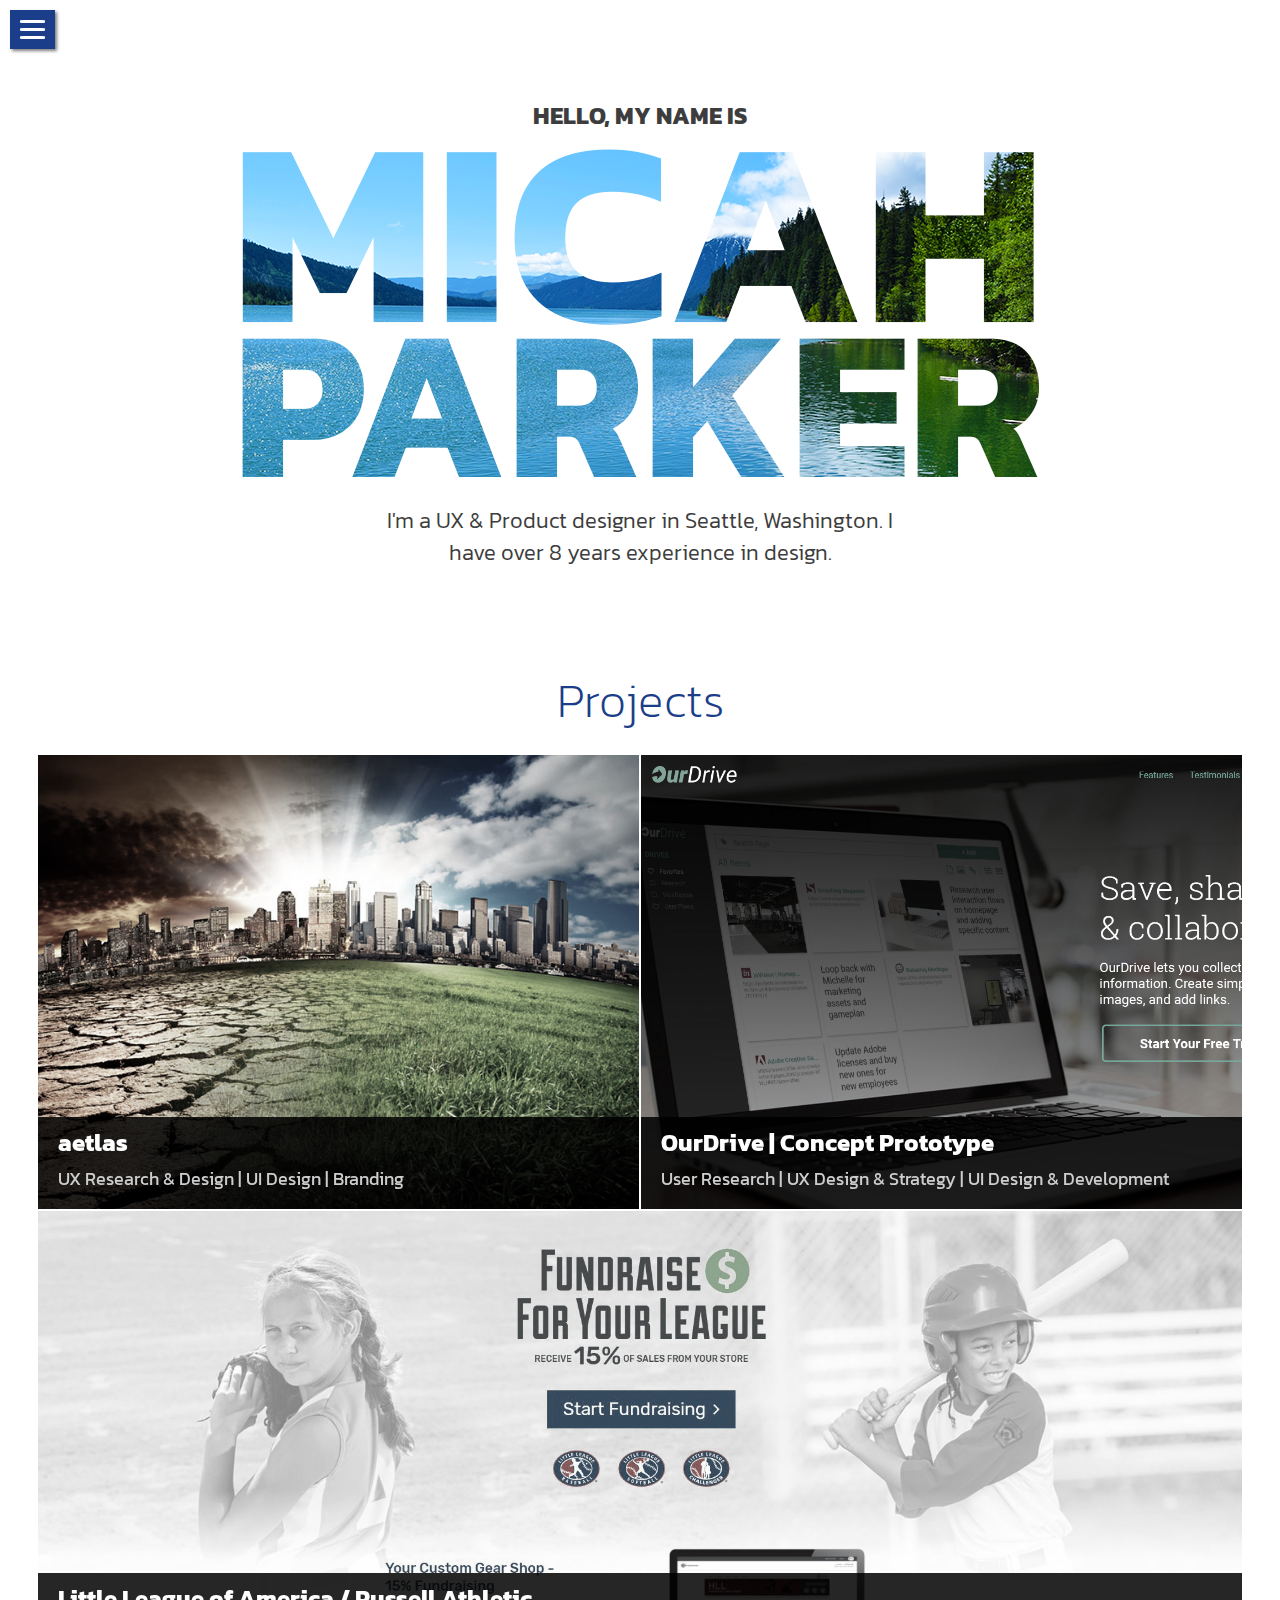
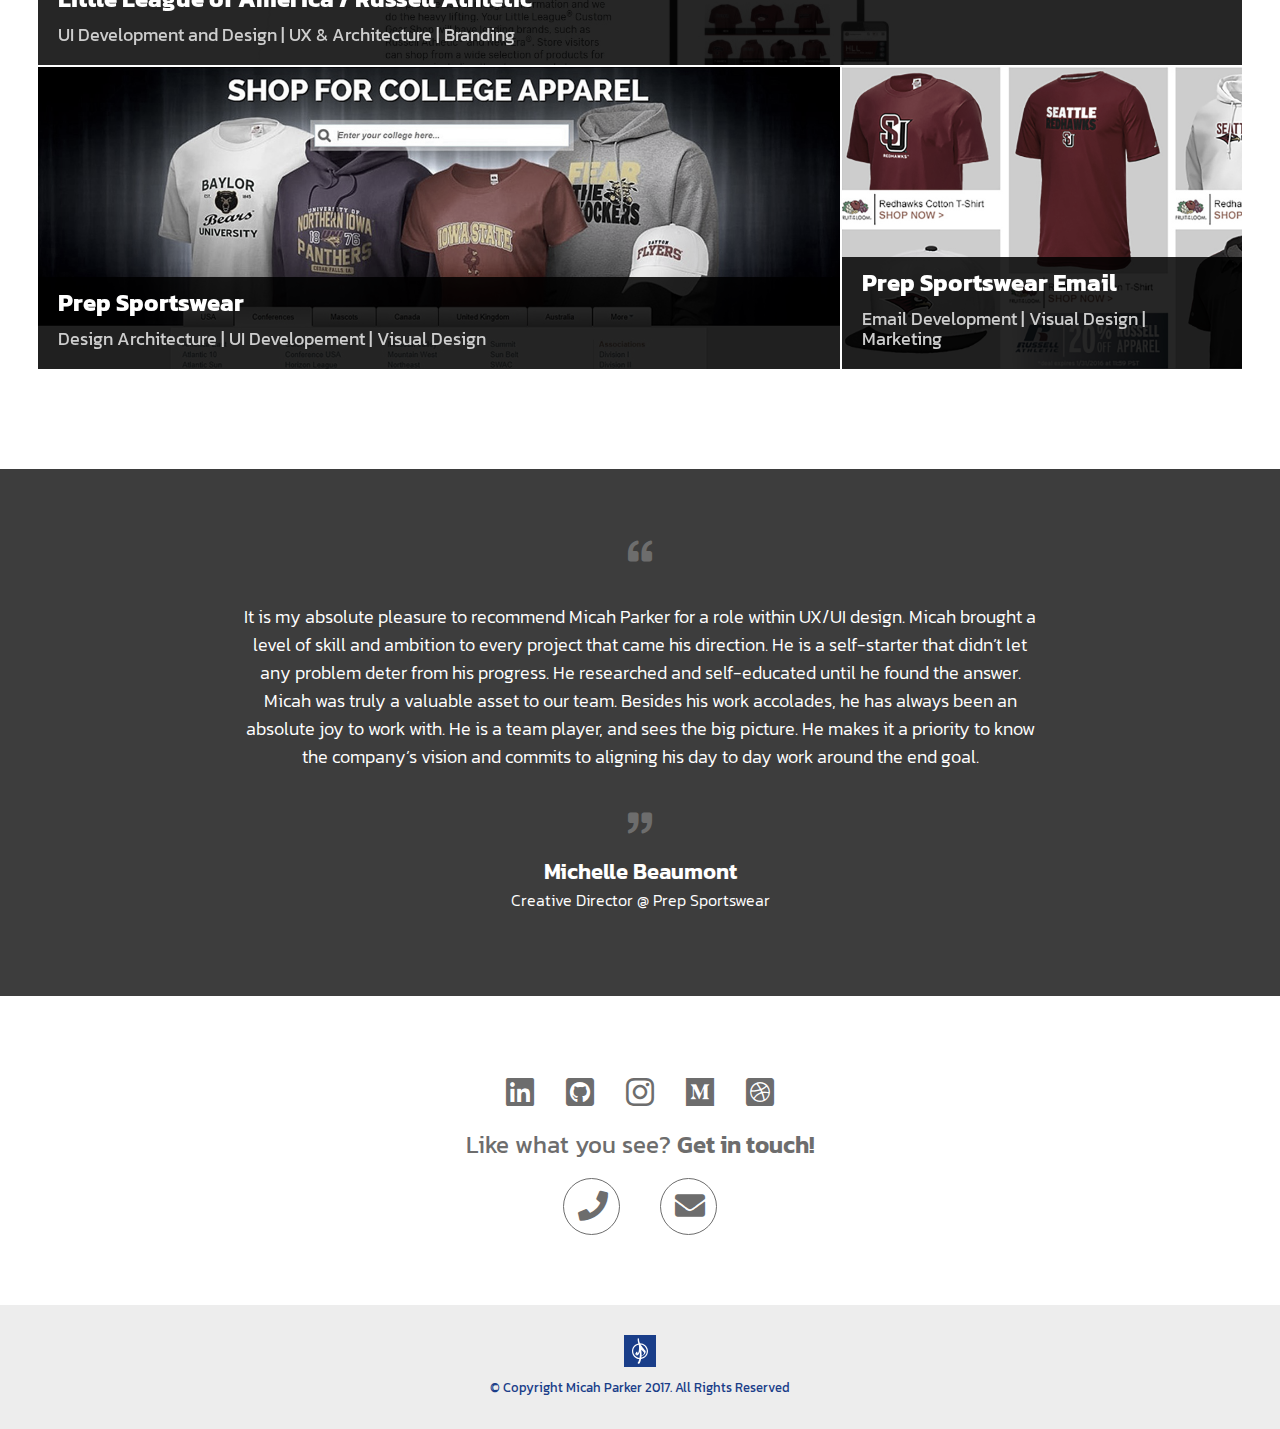
==== commit 234a688c: "updates to case studies and site design" ====
--- a/index.html
+++ b/index.html
@@ -5,7 +5,7 @@
     <meta name="viewport" content="width=device-width,initial-scale=1">
     <meta charset="UTF-8">
     <title>Micah Parker - UX | UI | Visual | Development | Branding</title>
-    <link href="https://fonts.googleapis.com/css?family=Kanit:200,300,400,400i,600" rel="stylesheet">
+    <link href="https://fonts.googleapis.com/css?family=Kanit:200,300,300i,400,400i,600" rel="stylesheet">
     <link rel="stylesheet" type="text/css" href="css/normalize.css">
     <link href="css/fontawesome-all.css" rel="stylesheet">
     <link rel="stylesheet" type="text/css" href="css/styles.css">
@@ -23,7 +23,7 @@
       <ul class="menulist">
         <li><a class="menuitems" href="index.html"><img src="assets/images/homepage/mp-logo.svg" alt=""></a></li>
         <li><a class="menuitems" href="about.html">ABOUT</a></li>
-        <li><a class="menuitems" href="index.html#work" onClick="window.location.reload()">PORTFOLIO</a></li>
+        <li><a class="menuitems" href="index.html#portfolio" onClick="window.location.reload()">PORTFOLIO</a></li>
         <li><a class="menuitems" target="_blank" href="assets/images/pages/resume/micahparker_designer.pdf">RESUME</a></li>
 
       </ul>
@@ -35,28 +35,36 @@
   <div class="container">
       <section id="hero">
         <h3>Hello, my name is</h3>
-        <h1>MICAH PARKER</h1>
+        <img src="assets/images/homepage/nameplate4.png" alt="">
+        <!-- <h1>MICAH PARKER</h1> -->
         <h5>I'm a UX & Product designer in Seattle, Washington. I have over 8 years experience in design.</h5>
       </section>
       <div class="content-container">
         <div class="hp-section-title">
-          <h3>Projects</h3>
+          <h3 id="portfolio">Projects</h3>
         </div>
 
 
         <section id="work">
-          <!-- LL Fundraising  -->
-          <a class="workcell" href="littleleague.html" style="background-image: url(assets/images/homepage/portfol_bgs/fundraising_cover_desk.jpg)">
-              <div class="workcell-title">
-                <h3>Little League of America / Russell Athletic</h3>
-                <h5>UI Development and Design | UX & Architecture | Branding</h5>
-              </div>
+          <!-- aetlas  -->
+          <a class="workcell" href="aetlas.html" style="background-image: url(assets/images/homepage/portfol_bgs/aetlas.jpg)">
+            <div class="workcell-title">
+              <h3>aetlas</h3>
+              <h5>UX Research & Design | UI Design | Branding</h5>
+            </div>
           </a>
           <!-- OurDrive  -->
           <a class="workcell" href="ourdrive.html" style="background-image: url(assets/images/homepage/portfol_bgs/ourdrive_cover_desk.jpg)">
               <div class="workcell-title">
                 <h3>OurDrive | Concept Prototype</h3>
                 <h5>User Research | UX Design & Strategy | UI Design & Development</h5>
+              </div>
+          </a>
+          <!-- LL Fundraising  -->
+          <a class="workcell" href="littleleague.html" style="background-image: url(assets/images/homepage/portfol_bgs/fundraising_cover_desk.jpg)">
+              <div class="workcell-title">
+                <h3>Little League of America / Russell Athletic</h3>
+                <h5>UI Development and Design | UX & Architecture | Branding</h5>
               </div>
           </a>
           <!-- Prep Sportswear  -->
@@ -70,16 +78,10 @@
           <a class="workcell" href="prepemails.html"  style="background-image: url(assets/images/homepage/portfol_bgs/emails_cover_desk.jpg)">
               <div class="workcell-title">
                 <h3>Prep Sportswear Email</h3>
-                <h5>Visual Design | Email Development | Brand Marketing</h5>
+                <h5>Email Development | Visual Design | Marketing</h5>
               </div>
           </a>
-          <!-- Sweet Meeting  -->
-          <a class="workcell" href="sweetmeeting.html" style="background-image: url(assets/images/homepage/portfol_bgs/sweetmeeting_cover.jpg)">
-            <div class="workcell-title">
-              <h3>Sweet Meeting</h3>
-              <h5>Email Development | Design Consulting</h5>
-            </div>
-          </a>
+
           <!-- Craigslist  -->
           <!-- <a class="workcell" href="branding.html" style="background-image: url(assets/images/homepage/portfol_bgs/craigslist_cover_desk.png)">
               <div class="workcell-title">
@@ -142,7 +144,6 @@
         </div>
         <footer>
           <img src="assets/images/homepage/mp-logo.svg" alt="@micahmpc"><h6>© Copyright Micah Parker 2017. All Rights Reserved</h6>
-
         </footer>
       </div>
   </div>
--- a/css/styles.css
+++ b/css/styles.css
@@ -37,12 +37,12 @@
 
 h6 {
   font-size: 1.25rem;
-  line-height: 1.375rem;
+  line-height: 1.5rem;
 }
 
 p {
   font-size: 1.125rem;
-  line-height: 1.15rem;
+  line-height: 1.875rem;
 }
 
 
@@ -96,68 +96,6 @@
 .txt600 {
     font-weight: 600 !important;
 }
-
-
-
-/***** NAVIGATION *****/
-/* nav .navwrap {
-  padding: 10px 20px;
-  display: block;
-  position: fixed;
-  z-index: 1000;
-  width: 100%;
-  box-sizing: border-box;
-  box-shadow: 0px 1px 7px rgba(0,0,0,.5);
-  height: 60px;
-  background-color: #fff;
-}
-
-nav .navwrap a {
-  display: inline-block;
-  color: #1A3E89;
-}
-
-nav .navwrap a:hover, .aboutcell a:hover {
-  color: #b4b4b4;
-  transition: .125s ease-out;
-}
-
-nav .navright {
-  float:right;
-  text-align: right;
-  color: #1A3E89;
-  z-index: 2;
-}
-
-nav .navright h3 {
-  font-weight: 600;
-  line-height: 1rem;
-}
-
-nav ul {
-  list-style: none;
-  vertical-align: text-bottom;
-  display: block;
-  font-weight: 400;
-  padding-top: 8px;
-}
-
-nav ul li {
-  display: inline-block;
-  padding-left: 10px;
-}
-
-nav a {
-  text-decoration: none;
-  font-size: .9rem;
-  line-height: .6rem;
-}
-
-nav .navwrap a img {
-  height: 40px;
-}
- */
-
 
 /***** HAMBURGER NAVIGATION **/
 
@@ -189,7 +127,6 @@
   list-style:none;
 
 }
-
 
 .menulist {
   padding-top:5px;
@@ -301,19 +238,30 @@
 
 /***** HERO CELL *****/
 #hero {
-  background-image: url(../assets/images/homepage/hero-background_1.jpg);
   background-position: center;
   background-size: cover;
-  height: 486px;
-  text-align: center;
-  color: #fff;
+  height: 495px;
+  text-align: center;
+  color: #3d3d3d;
   box-sizing: border-box;
-  padding: 180px 30px;
-
+  padding: 150px 30px 0;
 }
 
 #hero h2 {
   padding-top: 75px;
+}
+
+#hero h5 {
+  padding-top: 10px;
+  font-weight: 300;
+  max-width: 320px;
+  margin: 0 auto;
+  line-height: 1.375rem;
+}
+
+#hero img {
+  max-width: 320px;
+  padding: 10px 0;
 }
 
 
@@ -356,8 +304,8 @@
   box-sizing: border-box;
   padding: 50px 0 30px;
   color: #6d6d6d;
-    display: inline-flex;
-    margin: 0 auto;
+  display: inline-flex;
+  margin: 0 auto;
 }
 
 .contact-avatar {
@@ -427,8 +375,8 @@
 /***** TESTIMONIALS *****/
 #testimonials {
   text-align: center;
-  background-color: #1a3e89;
-  color: #999999;
+  background-color: #3d3d3d;
+  color: #6d6d6d;
   width: 100%;
   padding: 100px 0;
 }
@@ -442,7 +390,7 @@
   padding: 15px;
   line-height: 1.4rem;
   color: #fff;
-  font-style: italic;
+  font-weight: 300;
 }
 
 #testimonials h5, #testimonials h6 {
@@ -452,7 +400,6 @@
 #testimonials h5 {
   margin-top: 25px;
   padding-bottom: 10px;
-  font-size: 1.25rem;
   font-weight: 600;
 }
 
@@ -477,7 +424,7 @@
 
 
 #contact a {
-  color: #1a3e89;
+  color: #6d6d6d;
   text-decoration: none;
   font-weight: 400;
 }
@@ -487,7 +434,7 @@
   font-weight: 400;
   line-height: 1.5rem;
   font-size: 1.5rem;
-  color: #1a3e89;
+  color: #6d6d6d;
 }
 
 section#contact .contact_direct_cell h2 {
@@ -540,19 +487,24 @@
 .contact_direct a {
   display: block;
   font-size: 1.075rem;
-  border: 1px solid #1a3e89;
+  border: 1px solid #6d6d6d;
   border-radius: 50%;
   width: 35px;
   height: 35px;
 }
 
+.contact_direct a i:hover {
+  color: #999;
+  transition: .125s ease-out;
+}
+
 .contact_direct h2:first-child {
   padding:20px 60px;
 }
 
 .social_links a i {
   font-size: 40px;
-  color: #3d3d3d;
+  color: #6d6d6d;
 }
 
 .social_links a i:hover {
@@ -562,17 +514,15 @@
 
 /***** FOOTER *****/
 footer {
-  padding: 10px;
+  padding: 30px;
   text-align: center;
   background-color: #ededed;
-  height: 32px;
 }
 
 footer img {
   margin: 0 auto;
   width: 32px;
-  display: inline-block;
-  float: left;
+  display: block;
 }
 
 footer h6 {
@@ -580,9 +530,9 @@
   font-weight: 400;
   border: 0;
   font-size: .7rem;
-  display: inline-block;
+  display: block;
   vertical-align: top;
-  padding-top: 6px;
+  padding-top: 10px;
 }
 
 
@@ -614,8 +564,9 @@
 }
 
 h5 {
-  font-size: 1.5rem;
+  font-size: 1.375rem;
   line-height: 1.5rem;
+  font-weight: 400;
 }
 
 h6 {
@@ -664,29 +615,23 @@
 /* HERO */
 
 #hero {
-  background-image: url(../assets/images/homepage/hero-background_1.jpg);
-  text-align: center;
-  color: #fff;
-  height:600px;
+  text-align: center;
+  height:580px;
   background-size: cover;
-}
-
-#hero h1 {
-  text-shadow: 6px 6px 10px rgba(0,0,0,.75);
+  padding: 100px 30px 0;
+}
+
+#hero img {
+  max-width: 1000px;
 }
 
 #hero h3 {
   padding-bottom: 5px;
   text-transform: uppercase;
-  font-size: 1.125rem;
 }
 
 #hero h5 {
-  font-size: 1.5rem;
-  padding-top: 10px;
-  font-weight: 300;
-  max-width: 645px;
-  margin: 0 auto;
+  max-width: 530px;
   line-height: 2rem;
 }
 
@@ -778,7 +723,7 @@
   }
 
   .workcell:nth-child(1) {
-    grid-column-end: span 6;
+    grid-column-end: span 3;
     grid-row-end: span 3;
   }
 
@@ -788,7 +733,7 @@
   }
 
   .workcell:nth-child(3) {
-    grid-column-end: span 3;
+    grid-column-end: span 6;
     grid-row-end: span 3;
   }
 
@@ -818,8 +763,7 @@
   text-align: center;
   box-sizing: border-box;
   font-size: 0;
-  padding: 100px 0;
-  background-color:#1a3e89;
+  padding: 70px 0;
   width: 100%;
 }
 
@@ -842,7 +786,7 @@
   height: auto;
   align-items: center;
   justify-content: center;
-  padding: 40px 0;
+  padding: 70px 0;
 }
 
 
